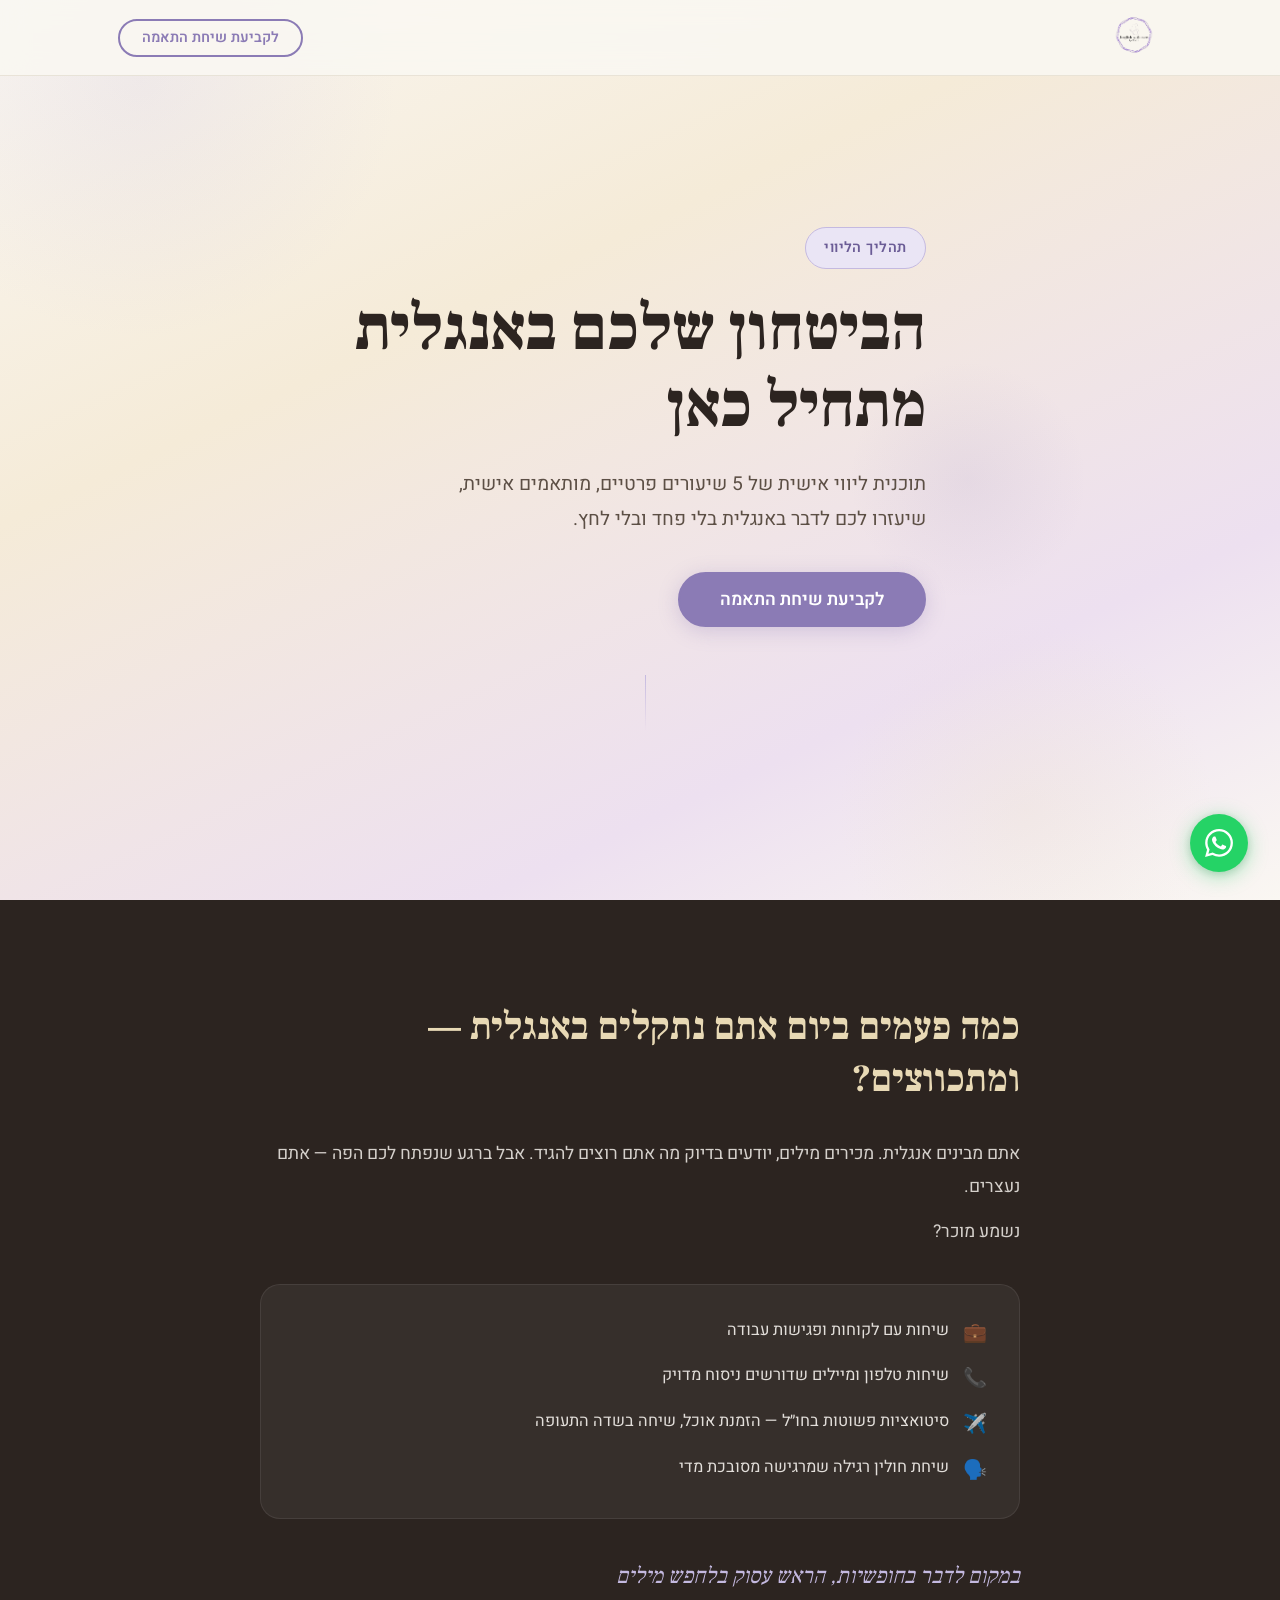
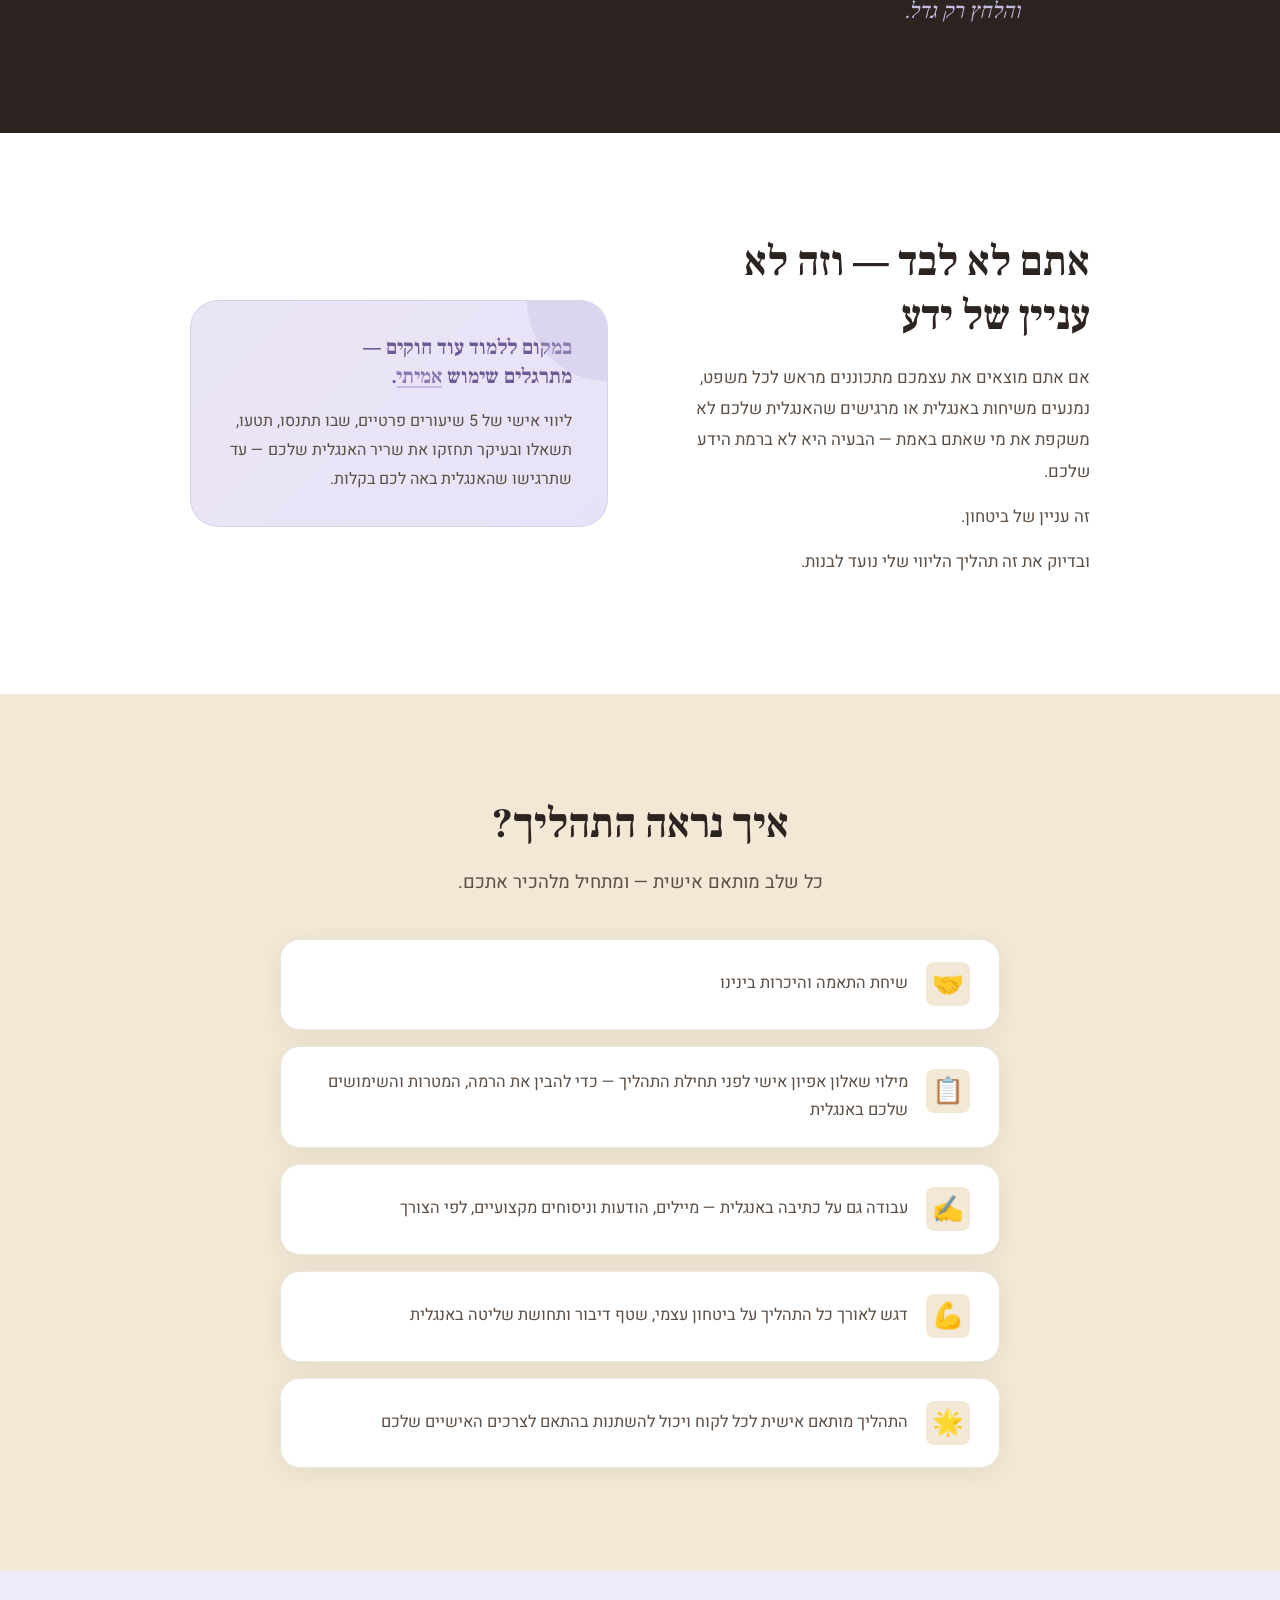
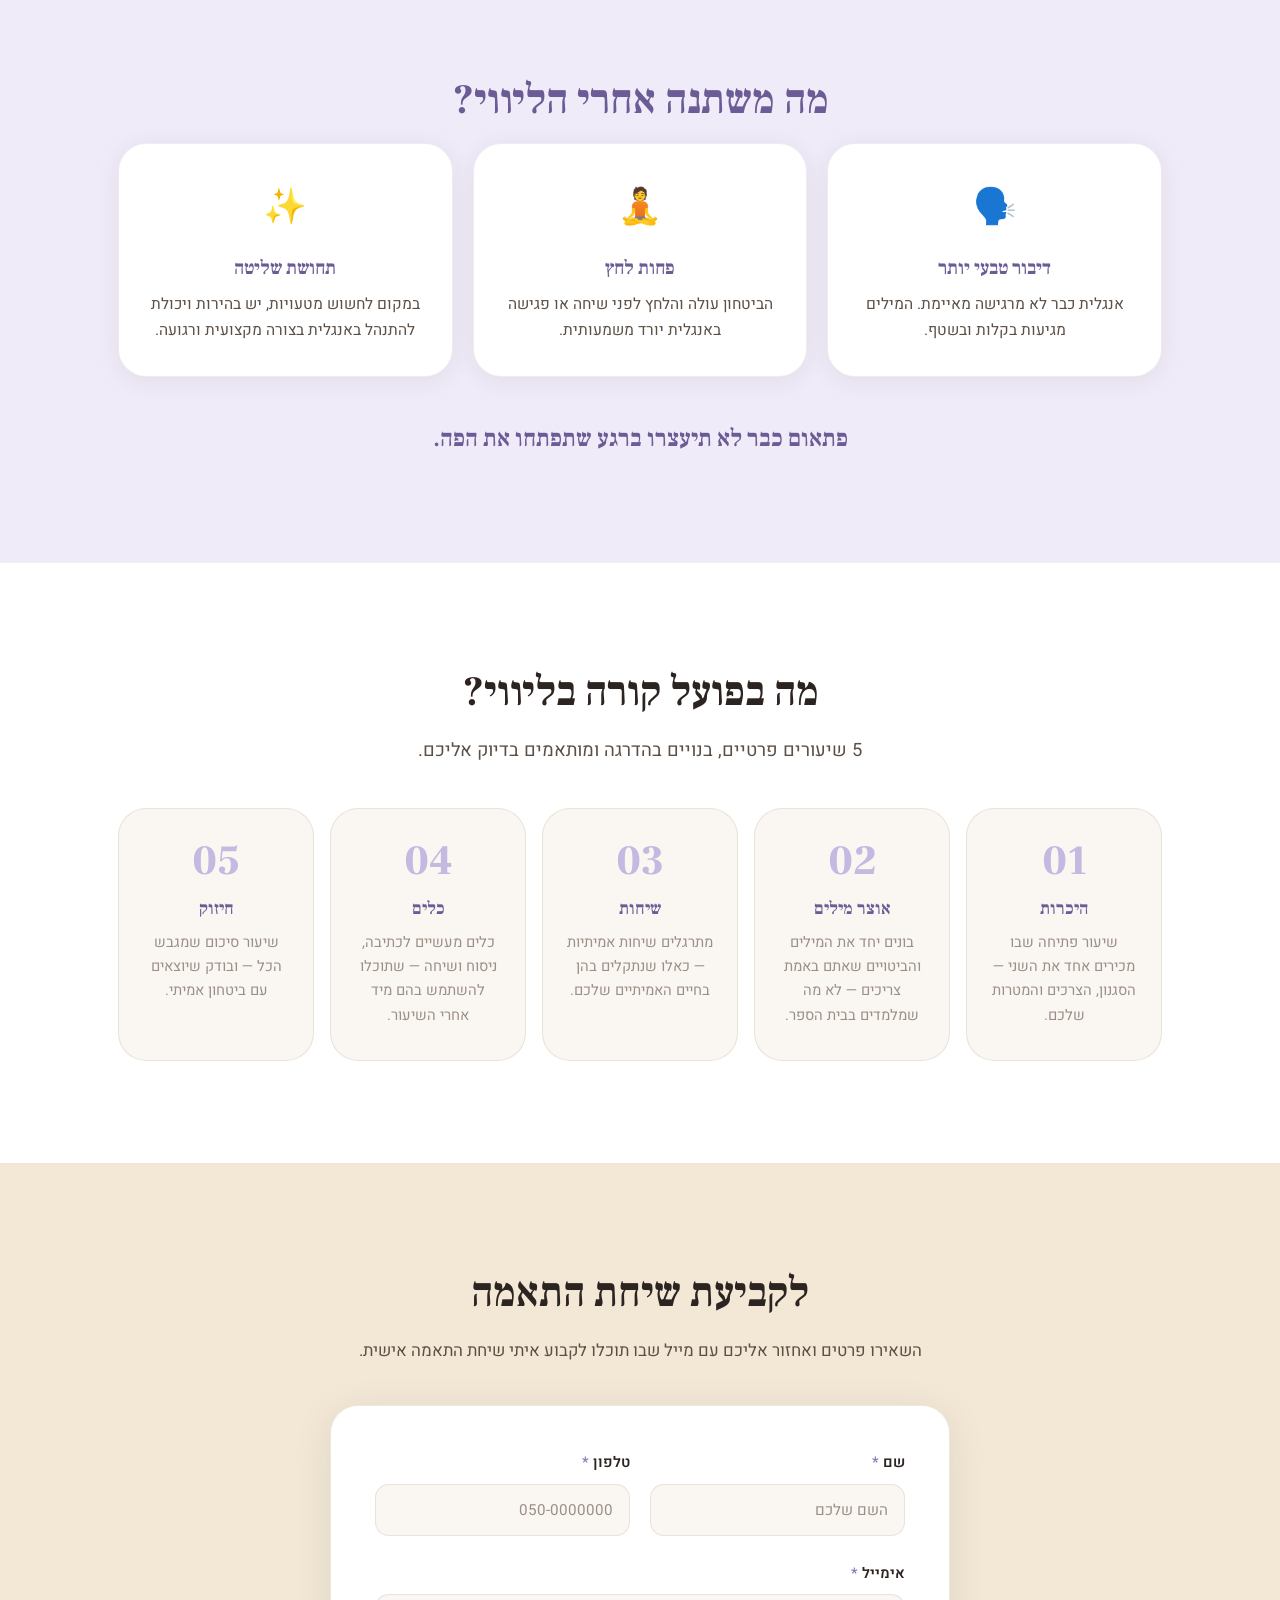
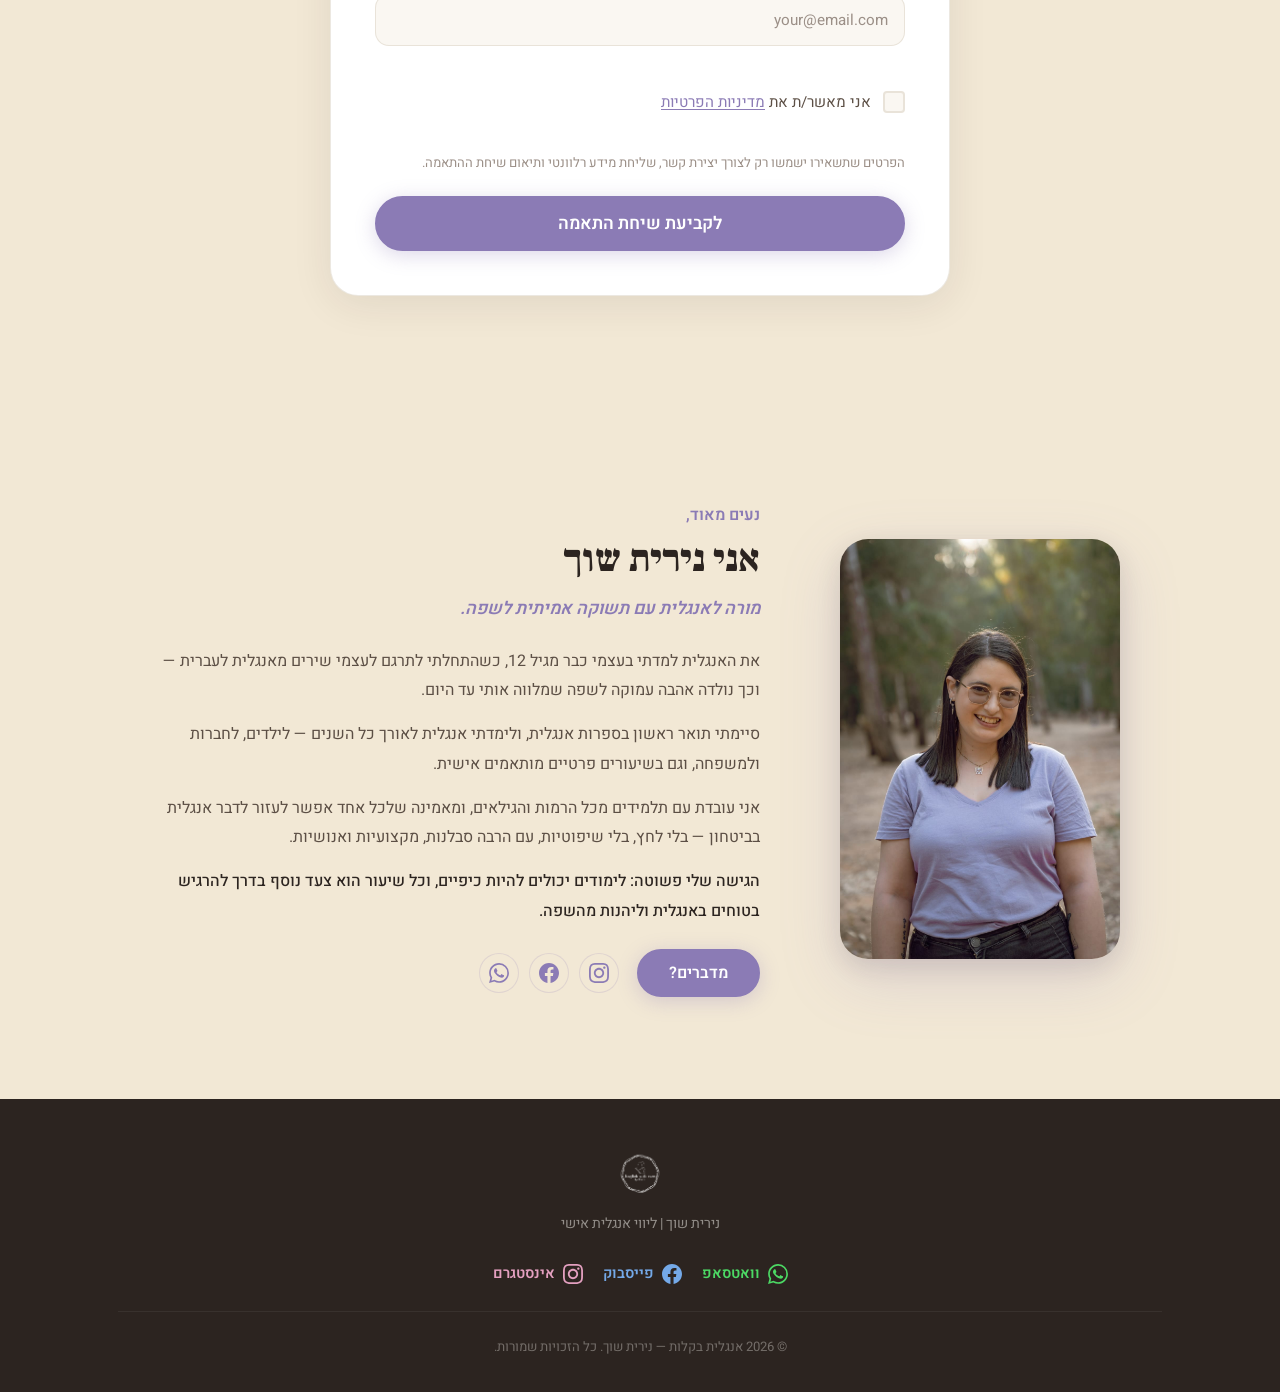
==== coaching/index.html @ af7e39d2 "Initial commit: unified Nirit Schuch site with landing page and 5 sub-pages" ====
<!DOCTYPE html>
<html lang="he" dir="rtl">
<head>
  <meta charset="UTF-8">
  <meta name="viewport" content="width=device-width, initial-scale=1.0">
  <meta name="description" content="תוכנית ליווי אישית של 5 שיעורים פרטיים באנגלית עם נירית שוך. תדברו אנגלית בביטחון, בלי פחד ובלי לחץ. השאירו פרטים לקביעת שיחת התאמה.">
  <title>אנגלית בקלות | נירית שוך — ליווי אנגלית אישי</title>

  <!-- Open Graph -->
  <meta property="og:title" content="אנגלית בקלות | נירית שוך">
  <meta property="og:description" content="תוכנית ליווי אישית של 5 שיעורים פרטיים. תדברו אנגלית בביטחון, בלי פחד ובלי לחץ.">
  <meta property="og:type" content="website">
  <meta property="og:locale" content="he_IL">

  <!-- Canonical -->
  <link rel="canonical" href="https://YOUR_DOMAIN_HERE.co.il">

  <!-- Google Fonts -->
  <link rel="preconnect" href="https://fonts.googleapis.com">
  <link rel="preconnect" href="https://fonts.gstatic.com" crossorigin>
  <link href="https://fonts.googleapis.com/css2?family=Heebo:wght@300;400;500;600;700;800&family=Frank+Ruhl+Libre:wght@400;500;700;900&display=swap" rel="stylesheet">

  <link rel="stylesheet" href="styles.css">
</head>
<body>

  <!-- ═══════════════════════════════════════════
       HEADER / NAV
  ═══════════════════════════════════════════ -->
  <header class="site-header" id="site-header" role="banner">
    <div class="container header-inner">
      <div class="header-logo">
        <a href="#hero" aria-label="אנגלית בקלות — חזרה לעמוד הראשי">
          <img
            src="logo.png"
            alt="English with ease by Nirit — אנגלית בקלות"
            class="header-logo-img"
            width="100"
            height="100"
          >
        </a>
      </div>
      <a href="#contact" class="btn btn-outline btn-sm header-cta">
        לקביעת שיחת התאמה
      </a>
    </div>
  </header>

  <main>

    <!-- ═══════════════════════════════════════════
         1. HERO
    ═══════════════════════════════════════════ -->
    <section id="hero" class="section-hero" aria-label="כותרת ראשית">
      <div class="hero-bg-shapes" aria-hidden="true">
        <div class="hero-shape hero-shape--1"></div>
        <div class="hero-shape hero-shape--2"></div>
        <div class="hero-shape hero-shape--3"></div>
      </div>

      <div class="container hero-content">
        <div class="hero-badge animate-fade-up">תהליך הליווי</div>
        <h1 class="hero-title animate-fade-up animate-delay-1">
          הביטחון שלכם באנגלית<br>מתחיל כאן
        </h1>
        <p class="hero-subtitle animate-fade-up animate-delay-2">
          תוכנית ליווי אישית של 5 שיעורים פרטיים, מותאמים אישית,<br class="br-desktop">
          שיעזרו לכם לדבר באנגלית בלי פחד ובלי לחץ.
        </p>
        <div class="hero-actions animate-fade-up animate-delay-3">
          <a href="#contact" class="btn btn-primary btn-lg">
            לקביעת שיחת התאמה
          </a>
        </div>
        <div class="hero-scroll-hint animate-fade-up animate-delay-4" aria-hidden="true">
          <span class="scroll-line"></span>
        </div>
      </div>
    </section>


    <!-- ═══════════════════════════════════════════
         2. PROBLEM
    ═══════════════════════════════════════════ -->
    <section id="problem" class="section-problem" aria-label="הבעיה">
      <div class="container">
        <div class="problem-content">
          <p class="problem-lead animate-on-scroll">
            כמה פעמים ביום אתם נתקלים באנגלית —<br>ומתכווצים?
          </p>

          <div class="problem-body animate-on-scroll animate-delay-1">
            <p>
              אתם מבינים אנגלית. מכירים מילים, יודעים בדיוק מה אתם רוצים להגיד.
              אבל ברגע שנפתח לכם הפה — אתם נעצרים.
            </p>
            <p>
              נשמע מוכר?
            </p>
          </div>

          <div class="problem-list animate-on-scroll animate-delay-2">
            <div class="problem-item">
              <span class="problem-icon" aria-hidden="true">💼</span>
              <span>שיחות עם לקוחות ופגישות עבודה</span>
            </div>
            <div class="problem-item">
              <span class="problem-icon" aria-hidden="true">📞</span>
              <span>שיחות טלפון ומיילים שדורשים ניסוח מדויק</span>
            </div>
            <div class="problem-item">
              <span class="problem-icon" aria-hidden="true">✈️</span>
              <span>סיטואציות פשוטות בחו״ל — הזמנת אוכל, שיחה בשדה התעופה</span>
            </div>
            <div class="problem-item">
              <span class="problem-icon" aria-hidden="true">🗣️</span>
              <span>שיחת חולין רגילה שמרגישה מסובכת מדי</span>
            </div>
          </div>

          <p class="problem-closer animate-on-scroll animate-delay-3">
            במקום לדבר בחופשיות, הראש עסוק בלחפש מילים<br>
            והלחץ רק גדל.
          </p>
        </div>
      </div>
    </section>


    <!-- ═══════════════════════════════════════════
         3. REASSURANCE
    ═══════════════════════════════════════════ -->
    <section id="reassurance" class="section-reassurance" aria-label="הבטחה">
      <div class="container">
        <div class="reassurance-inner">
          <div class="reassurance-text animate-on-scroll">
            <h2 class="section-title">אתם לא לבד — וזה לא עניין של ידע</h2>
            <p>
              אם אתם מוצאים את עצמכם מתכוננים מראש לכל משפט, נמנעים משיחות באנגלית
              או מרגישים שהאנגלית שלכם לא משקפת את מי שאתם באמת —
              הבעיה היא לא ברמת הידע שלכם.
            </p>
            <p>
              זה עניין של ביטחון.
            </p>
            <p>
              ובדיוק את זה תהליך הליווי שלי נועד לבנות.
            </p>
          </div>

          <div class="reassurance-callout animate-on-scroll animate-delay-1">
            <div class="callout-card">
              <p class="callout-headline">
                במקום ללמוד עוד חוקים —<br>מתרגלים שימוש <em>אמיתי</em>.
              </p>
              <p class="callout-body">
                ליווי אישי של 5 שיעורים פרטיים, שבו תתנסו, תטעו, תשאלו
                ובעיקר תחזקו את שריר האנגלית שלכם — עד שתרגישו שהאנגלית באה לכם בקלות.
              </p>
            </div>
          </div>
        </div>
      </div>
    </section>


    <!-- ═══════════════════════════════════════════
         4. PROCESS
    ═══════════════════════════════════════════ -->
    <section id="process" class="section-process" aria-label="איך נראה התהליך">
      <div class="container">
        <h2 class="section-title text-center animate-on-scroll">איך נראה התהליך?</h2>
        <p class="section-subtitle text-center animate-on-scroll animate-delay-1">
          כל שלב מותאם אישית — ומתחיל מלהכיר אתכם.
        </p>

        <div class="process-list">
          <div class="process-item animate-on-scroll">
            <div class="process-icon" aria-hidden="true">🤝</div>
            <p>שיחת התאמה והיכרות בינינו</p>
          </div>
          <div class="process-item animate-on-scroll animate-delay-1">
            <div class="process-icon" aria-hidden="true">📋</div>
            <p>מילוי שאלון אפיון אישי לפני תחילת התהליך — כדי להבין את הרמה, המטרות והשימושים שלכם באנגלית</p>
          </div>
          <div class="process-item animate-on-scroll animate-delay-2">
            <div class="process-icon" aria-hidden="true">✍️</div>
            <p>עבודה גם על כתיבה באנגלית — מיילים, הודעות וניסוחים מקצועיים, לפי הצורך</p>
          </div>
          <div class="process-item animate-on-scroll animate-delay-3">
            <div class="process-icon" aria-hidden="true">💪</div>
            <p>דגש לאורך כל התהליך על ביטחון עצמי, שטף דיבור ותחושת שליטה באנגלית</p>
          </div>
          <div class="process-item animate-on-scroll animate-delay-4">
            <div class="process-icon" aria-hidden="true">🌟</div>
            <p>התהליך מותאם אישית לכל לקוח ויכול להשתנות בהתאם לצרכים האישיים שלכם</p>
          </div>
        </div>
      </div>
    </section>


    <!-- ═══════════════════════════════════════════
         5. RESULTS
    ═══════════════════════════════════════════ -->
    <section id="results" class="section-results" aria-label="מה משתנה אחרי הליווי">
      <div class="container">
        <h2 class="section-title text-center animate-on-scroll">מה משתנה אחרי הליווי?</h2>

        <div class="results-grid">
          <div class="result-card animate-on-scroll">
            <div class="result-icon" aria-hidden="true">🗣️</div>
            <h3>דיבור טבעי יותר</h3>
            <p>אנגלית כבר לא מרגישה מאיימת. המילים מגיעות בקלות ובשטף.</p>
          </div>
          <div class="result-card animate-on-scroll animate-delay-1">
            <div class="result-icon" aria-hidden="true">🧘</div>
            <h3>פחות לחץ</h3>
            <p>הביטחון עולה והלחץ לפני שיחה או פגישה באנגלית יורד משמעותית.</p>
          </div>
          <div class="result-card animate-on-scroll animate-delay-2">
            <div class="result-icon" aria-hidden="true">✨</div>
            <h3>תחושת שליטה</h3>
            <p>במקום לחשוש מטעויות, יש בהירות ויכולת להתנהל באנגלית בצורה מקצועית ורגועה.</p>
          </div>
        </div>

        <p class="results-closer animate-on-scroll animate-delay-3">
          פתאום כבר לא תיעצרו ברגע שתפתחו את הפה.
        </p>
      </div>
    </section>


    <!-- ═══════════════════════════════════════════
         6. PROGRAM STEPS
    ═══════════════════════════════════════════ -->
    <section id="program" class="section-program" aria-label="מה בפועל קורה בליווי">
      <div class="container">
        <h2 class="section-title text-center animate-on-scroll">מה בפועל קורה בליווי?</h2>
        <p class="section-subtitle text-center animate-on-scroll animate-delay-1">
          5 שיעורים פרטיים, בנויים בהדרגה ומותאמים בדיוק אליכם.
        </p>

        <div class="steps-track" role="list">
          <div class="step-card animate-on-scroll" role="listitem">
            <div class="step-number" aria-hidden="true">01</div>
            <div class="step-content">
              <h3 class="step-title">היכרות</h3>
              <p class="step-desc">שיעור פתיחה שבו מכירים אחד את השני — הסגנון, הצרכים והמטרות שלכם.</p>
            </div>
          </div>

          <div class="step-card animate-on-scroll animate-delay-1" role="listitem">
            <div class="step-number" aria-hidden="true">02</div>
            <div class="step-content">
              <h3 class="step-title">אוצר מילים</h3>
              <p class="step-desc">בונים יחד את המילים והביטויים שאתם באמת צריכים — לא מה שמלמדים בבית הספר.</p>
            </div>
          </div>

          <div class="step-card animate-on-scroll animate-delay-2" role="listitem">
            <div class="step-number" aria-hidden="true">03</div>
            <div class="step-content">
              <h3 class="step-title">שיחות</h3>
              <p class="step-desc">מתרגלים שיחות אמיתיות — כאלו שנתקלים בהן בחיים האמיתיים שלכם.</p>
            </div>
          </div>

          <div class="step-card animate-on-scroll animate-delay-3" role="listitem">
            <div class="step-number" aria-hidden="true">04</div>
            <div class="step-content">
              <h3 class="step-title">כלים</h3>
              <p class="step-desc">כלים מעשיים לכתיבה, ניסוח ושיחה — שתוכלו להשתמש בהם מיד אחרי השיעור.</p>
            </div>
          </div>

          <div class="step-card animate-on-scroll animate-delay-4" role="listitem">
            <div class="step-number" aria-hidden="true">05</div>
            <div class="step-content">
              <h3 class="step-title">חיזוק</h3>
              <p class="step-desc">שיעור סיכום שמגבש הכל — ובודק שיוצאים עם ביטחון אמיתי.</p>
            </div>
          </div>
        </div>
      </div>
    </section>


    <!-- ═══════════════════════════════════════════
         7. LEAD FORM
    ═══════════════════════════════════════════ -->
    <section id="contact" class="section-contact" aria-label="השאירו פרטים">
      <div class="container">
        <div class="contact-inner">
          <div class="contact-header animate-on-scroll">
            <h2 class="section-title">לקביעת שיחת התאמה</h2>
            <p class="contact-subtitle">
              השאירו פרטים ואחזור אליכם עם מייל שבו תוכלו לקבוע איתי שיחת התאמה אישית.
            </p>
          </div>

          <!-- FORM -->
          <form
            id="contact-form"
            class="contact-form animate-on-scroll animate-delay-1"
            novalidate
            aria-label="טופס יצירת קשר"
          >
            <div class="form-row">
              <div class="form-group">
                <label for="name" class="form-label">שם <span class="required" aria-hidden="true">*</span></label>
                <input
                  type="text"
                  id="name"
                  name="name"
                  class="form-input"
                  placeholder="השם שלכם"
                  required
                  autocomplete="name"
                  aria-required="true"
                  aria-describedby="name-error"
                >
                <span class="form-error" id="name-error" role="alert" aria-live="polite"></span>
              </div>

              <div class="form-group">
                <label for="phone" class="form-label">טלפון <span class="required" aria-hidden="true">*</span></label>
                <input
                  type="tel"
                  id="phone"
                  name="phone"
                  class="form-input"
                  placeholder="050-0000000"
                  required
                  autocomplete="tel"
                  aria-required="true"
                  aria-describedby="phone-error"
                  dir="ltr"
                >
                <span class="form-error" id="phone-error" role="alert" aria-live="polite"></span>
              </div>
            </div>

            <div class="form-group">
              <label for="email" class="form-label">אימייל <span class="required" aria-hidden="true">*</span></label>
              <input
                type="email"
                id="email"
                name="email"
                class="form-input"
                placeholder="your@email.com"
                required
                autocomplete="email"
                aria-required="true"
                aria-describedby="email-error"
                dir="ltr"
              >
              <span class="form-error" id="email-error" role="alert" aria-live="polite"></span>
            </div>

            <div class="form-group form-group--checkbox">
              <label class="checkbox-label">
                <input
                  type="checkbox"
                  id="privacy"
                  name="privacy"
                  required
                  aria-required="true"
                  aria-describedby="privacy-error"
                >
                <span class="checkbox-custom" aria-hidden="true"></span>
                <span class="checkbox-text">
                  אני מאשר/ת את
                  <a href="#" class="privacy-link" id="open-privacy-modal">מדיניות הפרטיות</a>
                </span>
              </label>
              <span class="form-error" id="privacy-error" role="alert" aria-live="polite"></span>
            </div>

            <p class="privacy-note">
              הפרטים שתשאירו ישמשו רק לצורך יצירת קשר, שליחת מידע רלוונטי ותיאום שיחת ההתאמה.
            </p>

            <button type="submit" class="btn btn-primary btn-lg btn-full" id="submit-btn">
              <span class="btn-text">לקביעת שיחת התאמה</span>
              <span class="btn-loader" aria-hidden="true"></span>
            </button>
          </form>

          <!-- SUCCESS STATE -->
          <div class="form-success" id="form-success" hidden aria-live="polite" role="status">
            <div class="success-icon" aria-hidden="true">✓</div>
            <h3 class="success-title">תודה! קיבלנו את הפרטים שלכם 🙏</h3>
            <p class="success-text">
              שלחנו לכם מייל עם כפתור לתיאום שיחת ההתאמה האישית שלנו.
              בדקו את תיבת הדואר (וגם את תיקיית הספאם, ליתר ביטחון).
            </p>
            <p class="success-text">אפשר גם להגיע ישירות לוואטסאפ:</p>
            <a
              href="https://wa.me/972546904940"
              target="_blank"
              rel="noopener noreferrer"
              class="btn btn-whatsapp"
              id="whatsapp-success-btn"
            >
              <svg width="22" height="22" viewBox="0 0 24 24" fill="currentColor" aria-hidden="true">
                <path d="M17.472 14.382c-.297-.149-1.758-.867-2.03-.967-.273-.099-.471-.148-.67.15-.197.297-.767.966-.94 1.164-.173.199-.347.223-.644.075-.297-.15-1.255-.463-2.39-1.475-.883-.788-1.48-1.761-1.653-2.059-.173-.297-.018-.458.13-.606.134-.133.298-.347.446-.52.149-.174.198-.298.298-.497.099-.198.05-.371-.025-.52-.075-.149-.669-1.612-.916-2.207-.242-.579-.487-.5-.669-.51-.173-.008-.371-.01-.57-.01-.198 0-.52.074-.792.372-.272.297-1.04 1.016-1.04 2.479 0 1.462 1.065 2.875 1.213 3.074.149.198 2.096 3.2 5.077 4.487.709.306 1.262.489 1.694.625.712.227 1.36.195 1.871.118.571-.085 1.758-.719 2.006-1.413.248-.694.248-1.289.173-1.413-.074-.124-.272-.198-.57-.347m-5.421 7.403h-.004a9.87 9.87 0 01-5.031-1.378l-.361-.214-3.741.982.998-3.648-.235-.374a9.86 9.86 0 01-1.51-5.26c.001-5.45 4.436-9.884 9.888-9.884 2.64 0 5.122 1.03 6.988 2.898a9.825 9.825 0 012.893 6.994c-.003 5.45-4.437 9.884-9.885 9.884m8.413-18.297A11.815 11.815 0 0012.05 0C5.495 0 .16 5.335.157 11.892c0 2.096.547 4.142 1.588 5.945L.057 24l6.305-1.654a11.882 11.882 0 005.683 1.448h.005c6.554 0 11.89-5.335 11.893-11.893a11.821 11.821 0 00-3.48-8.413Z"/>
              </svg>
              לקביעת שיחת התאמה בוואטסאפ
            </a>
          </div>

        </div>
      </div>
    </section>


    <!-- ═══════════════════════════════════════════
         8. ABOUT NIRIT
    ═══════════════════════════════════════════ -->
    <section id="about" class="section-about" aria-label="על נירית שוך">
      <div class="container">
        <div class="about-inner">
          <div class="about-image-wrap animate-on-scroll">
            <img
              src="nirit.jpg"
              alt="נירית שוך — מורה לאנגלית פרטית"
              class="about-photo"
              loading="lazy"
              width="380"
              height="480"
            >
          </div>

          <div class="about-content animate-on-scroll animate-delay-1">
            <div class="about-badge">נעים מאוד,</div>
            <h2 class="about-title">אני נירית שוך</h2>
            <div class="about-tagline">מורה לאנגלית עם תשוקה אמיתית לשפה.</div>

            <div class="about-text">
              <p>
                את האנגלית למדתי בעצמי כבר מגיל 12, כשהתחלתי לתרגם לעצמי שירים מאנגלית לעברית —
                וכך נולדה אהבה עמוקה לשפה שמלווה אותי עד היום.
              </p>
              <p>
                סיימתי תואר ראשון בספרות אנגלית, ולימדתי אנגלית לאורך כל השנים — לילדים, לחברות ולמשפחה,
                וגם בשיעורים פרטיים מותאמים אישית.
              </p>
              <p>
                אני עובדת עם תלמידים מכל הרמות והגילאים, ומאמינה שלכל אחד אפשר לעזור לדבר אנגלית בביטחון —
                בלי לחץ, בלי שיפוטיות, עם הרבה סבלנות, מקצועיות ואנושיות.
              </p>
              <p class="about-closing">
                הגישה שלי פשוטה: לימודים יכולים להיות כיפיים,
                וכל שיעור הוא צעד נוסף בדרך להרגיש בטוחים באנגלית וליהנות מהשפה.
              </p>
            </div>

            <div class="about-actions">
              <a href="#contact" class="btn btn-primary">
                מדברים?
              </a>
              <div class="about-socials">
                <a href="https://www.instagram.com/nirit_shoch/" target="_blank" rel="noopener noreferrer" class="about-social-link" aria-label="אינסטגרם">
                  <svg width="20" height="20" viewBox="0 0 24 24" fill="currentColor" aria-hidden="true">
                    <path d="M12 2.163c3.204 0 3.584.012 4.85.07 3.252.148 4.771 1.691 4.919 4.919.058 1.265.069 1.645.069 4.849 0 3.205-.012 3.584-.069 4.849-.149 3.225-1.664 4.771-4.919 4.919-1.266.058-1.644.07-4.85.07-3.204 0-3.584-.012-4.849-.07-3.26-.149-4.771-1.699-4.919-4.92-.058-1.265-.07-1.644-.07-4.849 0-3.204.013-3.583.07-4.849.149-3.227 1.664-4.771 4.919-4.919 1.266-.057 1.645-.069 4.849-.069zm0-2.163c-3.259 0-3.667.014-4.947.072-4.358.2-6.78 2.618-6.98 6.98-.059 1.281-.073 1.689-.073 4.948 0 3.259.014 3.668.072 4.948.2 4.358 2.618 6.78 6.98 6.98 1.281.058 1.689.072 4.948.072 3.259 0 3.668-.014 4.948-.072 4.354-.2 6.782-2.618 6.979-6.98.059-1.28.073-1.689.073-4.948 0-3.259-.014-3.667-.072-4.947-.196-4.354-2.617-6.78-6.979-6.98-1.281-.059-1.69-.073-4.949-.073zm0 5.838c-3.403 0-6.162 2.759-6.162 6.162s2.759 6.163 6.162 6.163 6.162-2.759 6.162-6.163c0-3.403-2.759-6.162-6.162-6.162zm0 10.162c-2.209 0-4-1.79-4-4 0-2.209 1.791-4 4-4s4 1.791 4 4c0 2.21-1.791 4-4 4zm6.406-11.845c-.796 0-1.441.645-1.441 1.44s.645 1.44 1.441 1.44c.795 0 1.439-.645 1.439-1.44s-.644-1.44-1.439-1.44z"/>
                  </svg>
                </a>
                <a href="https://www.facebook.com/profile.php?id=61576575695878" target="_blank" rel="noopener noreferrer" class="about-social-link" aria-label="פייסבוק">
                  <svg width="20" height="20" viewBox="0 0 24 24" fill="currentColor" aria-hidden="true">
                    <path d="M24 12.073C24 5.405 18.627 0 12 0S0 5.405 0 12.073C0 18.1 4.388 23.094 10.125 24v-8.437H7.078v-3.49h3.047V9.41c0-3.025 1.792-4.697 4.533-4.697 1.312 0 2.686.236 2.686.236v2.97h-1.513c-1.491 0-1.956.93-1.956 1.886v2.267h3.328l-.532 3.49h-2.796V24C19.612 23.094 24 18.1 24 12.073z"/>
                  </svg>
                </a>
                <a href="https://wa.me/972546904940" target="_blank" rel="noopener noreferrer" class="about-social-link about-social-wa" aria-label="וואטסאפ">
                  <svg width="20" height="20" viewBox="0 0 24 24" fill="currentColor" aria-hidden="true">
                    <path d="M17.472 14.382c-.297-.149-1.758-.867-2.03-.967-.273-.099-.471-.148-.67.15-.197.297-.767.966-.94 1.164-.173.199-.347.223-.644.075-.297-.15-1.255-.463-2.39-1.475-.883-.788-1.48-1.761-1.653-2.059-.173-.297-.018-.458.13-.606.134-.133.298-.347.446-.52.149-.174.198-.298.298-.497.099-.198.05-.371-.025-.52-.075-.149-.669-1.612-.916-2.207-.242-.579-.487-.5-.669-.51-.173-.008-.371-.01-.57-.01-.198 0-.52.074-.792.372-.272.297-1.04 1.016-1.04 2.479 0 1.462 1.065 2.875 1.213 3.074.149.198 2.096 3.2 5.077 4.487.709.306 1.262.489 1.694.625.712.227 1.36.195 1.871.118.571-.085 1.758-.719 2.006-1.413.248-.694.248-1.289.173-1.413-.074-.124-.272-.198-.57-.347m-5.421 7.403h-.004a9.87 9.87 0 01-5.031-1.378l-.361-.214-3.741.982.998-3.648-.235-.374a9.86 9.86 0 01-1.51-5.26c.001-5.45 4.436-9.884 9.888-9.884 2.64 0 5.122 1.03 6.988 2.898a9.825 9.825 0 012.893 6.994c-.003 5.45-4.437 9.884-9.885 9.884m8.413-18.297A11.815 11.815 0 0012.05 0C5.495 0 .16 5.335.157 11.892c0 2.096.547 4.142 1.588 5.945L.057 24l6.305-1.654a11.882 11.882 0 005.683 1.448h.005c6.554 0 11.89-5.335 11.893-11.893a11.821 11.821 0 00-3.48-8.413Z"/>
                  </svg>
                </a>
              </div>
            </div>
          </div>
        </div>
      </div>
    </section>

  </main>


  <!-- ═══════════════════════════════════════════
       FOOTER
  ═══════════════════════════════════════════ -->
  <footer class="site-footer" role="contentinfo">
    <div class="container footer-inner">
      <div class="footer-brand">
        <img
          src="logo.png"
          alt="English with ease by Nirit"
          class="footer-logo-img"
          width="72"
          height="72"
          loading="lazy"
        >
        <span class="footer-tagline">נירית שוך | ליווי אנגלית אישי</span>
      </div>

      <div class="footer-links">

        <!-- WhatsApp -->
        <a
          href="https://wa.me/972546904940"
          target="_blank"
          rel="noopener noreferrer"
          class="footer-social footer-whatsapp"
          aria-label="פנו אלינו בוואטסאפ"
        >
          <svg width="20" height="20" viewBox="0 0 24 24" fill="currentColor" aria-hidden="true">
            <path d="M17.472 14.382c-.297-.149-1.758-.867-2.03-.967-.273-.099-.471-.148-.67.15-.197.297-.767.966-.94 1.164-.173.199-.347.223-.644.075-.297-.15-1.255-.463-2.39-1.475-.883-.788-1.48-1.761-1.653-2.059-.173-.297-.018-.458.13-.606.134-.133.298-.347.446-.52.149-.174.198-.298.298-.497.099-.198.05-.371-.025-.52-.075-.149-.669-1.612-.916-2.207-.242-.579-.487-.5-.669-.51-.173-.008-.371-.01-.57-.01-.198 0-.52.074-.792.372-.272.297-1.04 1.016-1.04 2.479 0 1.462 1.065 2.875 1.213 3.074.149.198 2.096 3.2 5.077 4.487.709.306 1.262.489 1.694.625.712.227 1.36.195 1.871.118.571-.085 1.758-.719 2.006-1.413.248-.694.248-1.289.173-1.413-.074-.124-.272-.198-.57-.347m-5.421 7.403h-.004a9.87 9.87 0 01-5.031-1.378l-.361-.214-3.741.982.998-3.648-.235-.374a9.86 9.86 0 01-1.51-5.26c.001-5.45 4.436-9.884 9.888-9.884 2.64 0 5.122 1.03 6.988 2.898a9.825 9.825 0 012.893 6.994c-.003 5.45-4.437 9.884-9.885 9.884m8.413-18.297A11.815 11.815 0 0012.05 0C5.495 0 .16 5.335.157 11.892c0 2.096.547 4.142 1.588 5.945L.057 24l6.305-1.654a11.882 11.882 0 005.683 1.448h.005c6.554 0 11.89-5.335 11.893-11.893a11.821 11.821 0 00-3.48-8.413Z"/>
          </svg>
          וואטסאפ
        </a>

        <!-- Facebook -->
        <a
          href="https://www.facebook.com/profile.php?id=61576575695878"
          target="_blank"
          rel="noopener noreferrer"
          class="footer-social footer-facebook"
          aria-label="עמוד הפייסבוק של אנגלית בקלות"
        >
          <svg width="20" height="20" viewBox="0 0 24 24" fill="currentColor" aria-hidden="true">
            <path d="M24 12.073C24 5.405 18.627 0 12 0S0 5.405 0 12.073C0 18.1 4.388 23.094 10.125 24v-8.437H7.078v-3.49h3.047V9.41c0-3.025 1.792-4.697 4.533-4.697 1.312 0 2.686.236 2.686.236v2.97h-1.513c-1.491 0-1.956.93-1.956 1.886v2.267h3.328l-.532 3.49h-2.796V24C19.612 23.094 24 18.1 24 12.073z"/>
          </svg>
          פייסבוק
        </a>

        <!-- Instagram -->
        <a
          href="https://www.instagram.com/nirit_shoch/"
          target="_blank"
          rel="noopener noreferrer"
          class="footer-social footer-instagram"
          aria-label="עמוד האינסטגרם של נירית שוך"
        >
          <svg width="20" height="20" viewBox="0 0 24 24" fill="currentColor" aria-hidden="true">
            <path d="M12 2.163c3.204 0 3.584.012 4.85.07 3.252.148 4.771 1.691 4.919 4.919.058 1.265.069 1.645.069 4.849 0 3.205-.012 3.584-.069 4.849-.149 3.225-1.664 4.771-4.919 4.919-1.266.058-1.644.07-4.85.07-3.204 0-3.584-.012-4.849-.07-3.26-.149-4.771-1.699-4.919-4.92-.058-1.265-.07-1.644-.07-4.849 0-3.204.013-3.583.07-4.849.149-3.227 1.664-4.771 4.919-4.919 1.266-.057 1.645-.069 4.849-.069zm0-2.163c-3.259 0-3.667.014-4.947.072-4.358.2-6.78 2.618-6.98 6.98-.059 1.281-.073 1.689-.073 4.948 0 3.259.014 3.668.072 4.948.2 4.358 2.618 6.78 6.98 6.98 1.281.058 1.689.072 4.948.072 3.259 0 3.668-.014 4.948-.072 4.354-.2 6.782-2.618 6.979-6.98.059-1.28.073-1.689.073-4.948 0-3.259-.014-3.667-.072-4.947-.196-4.354-2.617-6.78-6.979-6.98-1.281-.059-1.69-.073-4.949-.073zm0 5.838c-3.403 0-6.162 2.759-6.162 6.162s2.759 6.163 6.162 6.163 6.162-2.759 6.162-6.163c0-3.403-2.759-6.162-6.162-6.162zm0 10.162c-2.209 0-4-1.79-4-4 0-2.209 1.791-4 4-4s4 1.791 4 4c0 2.21-1.791 4-4 4zm6.406-11.845c-.796 0-1.441.645-1.441 1.44s.645 1.44 1.441 1.44c.795 0 1.439-.645 1.439-1.44s-.644-1.44-1.439-1.44z"/>
          </svg>
          אינסטגרם
        </a>

      </div>

      <p class="footer-copy">
        &copy; <span id="footer-year"></span> אנגלית בקלות — נירית שוך. כל הזכויות שמורות.
      </p>
    </div>
  </footer>


  <!-- ═══════════════════════════════════════════
       FLOATING WHATSAPP BUTTON
  ═══════════════════════════════════════════ -->
  <a
    href="https://wa.me/972546904940"
    target="_blank"
    rel="noopener noreferrer"
    class="whatsapp-float"
    aria-label="פנו אלינו בוואטסאפ"
    id="whatsapp-float"
    title="צרו קשר בוואטסאפ"
  >
    <svg width="28" height="28" viewBox="0 0 24 24" fill="currentColor" aria-hidden="true">
      <path d="M17.472 14.382c-.297-.149-1.758-.867-2.03-.967-.273-.099-.471-.148-.67.15-.197.297-.767.966-.94 1.164-.173.199-.347.223-.644.075-.297-.15-1.255-.463-2.39-1.475-.883-.788-1.48-1.761-1.653-2.059-.173-.297-.018-.458.13-.606.134-.133.298-.347.446-.52.149-.174.198-.298.298-.497.099-.198.05-.371-.025-.52-.075-.149-.669-1.612-.916-2.207-.242-.579-.487-.5-.669-.51-.173-.008-.371-.01-.57-.01-.198 0-.52.074-.792.372-.272.297-1.04 1.016-1.04 2.479 0 1.462 1.065 2.875 1.213 3.074.149.198 2.096 3.2 5.077 4.487.709.306 1.262.489 1.694.625.712.227 1.36.195 1.871.118.571-.085 1.758-.719 2.006-1.413.248-.694.248-1.289.173-1.413-.074-.124-.272-.198-.57-.347m-5.421 7.403h-.004a9.87 9.87 0 01-5.031-1.378l-.361-.214-3.741.982.998-3.648-.235-.374a9.86 9.86 0 01-1.51-5.26c.001-5.45 4.436-9.884 9.888-9.884 2.64 0 5.122 1.03 6.988 2.898a9.825 9.825 0 012.893 6.994c-.003 5.45-4.437 9.884-9.885 9.884m8.413-18.297A11.815 11.815 0 0012.05 0C5.495 0 .16 5.335.157 11.892c0 2.096.547 4.142 1.588 5.945L.057 24l6.305-1.654a11.882 11.882 0 005.683 1.448h.005c6.554 0 11.89-5.335 11.893-11.893a11.821 11.821 0 00-3.48-8.413Z"/>
    </svg>
  </a>

  <!-- ═══════════════════════════════════════════
       PRIVACY POLICY MODAL
  ═══════════════════════════════════════════ -->
  <div
    class="modal-overlay"
    id="privacy-modal"
    role="dialog"
    aria-modal="true"
    aria-labelledby="privacy-modal-title"
    hidden
  >
    <div class="modal-box">
      <button class="modal-close" id="modal-close-btn" aria-label="סגור חלון">
        <svg width="20" height="20" viewBox="0 0 24 24" fill="none" stroke="currentColor" stroke-width="2.5" stroke-linecap="round" aria-hidden="true">
          <line x1="18" y1="6" x2="6" y2="18"/>
          <line x1="6" y1="6" x2="18" y2="18"/>
        </svg>
      </button>

      <div class="modal-content" tabindex="0">
        <h2 id="privacy-modal-title" class="modal-title">מדיניות פרטיות</h2>
        <p class="modal-brand">אנגלית בקלות</p>

        <p>מדיניות פרטיות זו מתארת כיצד נאסף, נשמר ונעשה שימוש במידע הנמסר על-ידי משתמשים באתרי ודפי הנחיתה של ״אנגלית בקלות״, עוסק פטור.</p>

        <h3>איסוף מידע</h3>
        <p>בעת הרשמה לדפי הנחיתה, ייתכן ותתבקשו למסור פרטים אישיים כגון:</p>
        <ul>
          <li>שם פרטי</li>
          <li>שם משפחה</li>
          <li>כתובת דוא״ל</li>
          <li>מספר טלפון</li>
        </ul>
        <p>מסירת הפרטים נעשית מרצונכם החופשי ובהסכמתכם.</p>

        <h3>שימוש במידע</h3>
        <p>המידע הנאסף משמש למטרות הבאות:</p>
        <ul>
          <li>שליחת תכנים, עדכונים ומידע הקשור לקורסים ולמוצרים</li>
          <li>ניהול רשימת תפוצה ודיוור שיווקי</li>
          <li>מתן שירות לקוחות ותמיכה</li>
          <li>יצירת קשר בנוגע להצעות, עדכונים ומידע עתידי</li>
        </ul>
        <p>ההרשמה מהווה הסכמה לקבלת דיוור, וניתן להסיר את עצמכם בכל עת.</p>

        <h3>דיוור והסרה</h3>
        <p>דברי הדואר הנשלחים כוללים אפשרות להסרה מרשימת התפוצה. ניתן גם לפנות בכל עת בבקשה להסרה באמצעות המייל:</p>
        <p><a href="mailto:english.with.ease13@gmail.com" class="modal-link">english.with.ease13@gmail.com</a></p>

        <h3>שמירת מידע ושימוש בצדדים שלישיים</h3>
        <p>המידע נשמר ומנוהל באמצעות מערכות חיצוניות מאובטחות, לרבות:</p>
        <ul>
          <li>קארדקום – לצורך סליקת תשלומים (בעת רכישה)</li>
        </ul>
        <p>לא נעשה כל שימוש במידע מעבר למטרות שצוינו לעיל.</p>

        <h3>העברת מידע</h3>
        <p>המידע האישי אינו נמכר, אינו מושכר ואינו מועבר לגורמים חיצוניים למטרות שיווקיות.</p>

        <h3>קהל יעד וקטינים</h3>
        <p>דפי הנחיתה והשירותים מיועדים לקהל הרחב. בהרשמת קטינים, האחריות למסירת הפרטים היא על ההורה או האפוטרופוס.</p>

        <h3>אבטחת מידע</h3>
        <p>העסק נוקט באמצעים סבירים ומקובלים לשמירה על סודיות המידע ומניעת גישה בלתי מורשית.</p>

        <h3>יצירת קשר</h3>
        <p>לכל שאלה או בקשה בנוגע למדיניות פרטיות זו, ניתן לפנות לכתובת המייל:</p>
        <p><a href="mailto:english.with.ease13@gmail.com" class="modal-link">english.with.ease13@gmail.com</a></p>
      </div>

      <div class="modal-footer">
        <button class="btn btn-primary" id="modal-close-bottom">הבנתי, סגור</button>
      </div>
    </div>
  </div>

  <script src="script.js"></script>
</body>
</html>
---- coaching/styles.css ----
/* ═══════════════════════════════════════════════════════
   DESIGN TOKENS
═══════════════════════════════════════════════════════ */
:root {
  /* Backgrounds */
  --bg-main:        #FAF7F2;
  --bg-beige:       #F2E8D5;
  --bg-sand:        #E8D9B5;
  --bg-dark:        #2C2420;
  --bg-purple-soft: #F0EBF8;
  --bg-white:       #FFFFFF;

  /* Brand colours */
  --purple:         #8B7BB5;
  --purple-dark:    #6B5C96;
  --purple-light:   #C4B9E0;
  --purple-pale:    #EAE5F5;

  /* Text */
  --text-dark:      #2C2420;
  --text-medium:    #5C4F45;
  --text-light:     #9B8F87;
  --text-cream:     #FAF7F2;
  --text-sand:      #C8A96E;

  /* Utility */
  --white:          #FFFFFF;
  --border:         rgba(139, 123, 181, 0.18);
  --border-light:   rgba(200, 188, 168, 0.35);
  --shadow-soft:    0 4px 24px rgba(44, 36, 32, 0.07);
  --shadow-card:    0 8px 40px rgba(44, 36, 32, 0.09);
  --shadow-purple:  0 8px 32px rgba(139, 123, 181, 0.22);

  /* Radii */
  --radius-xl: 28px;
  --radius-lg: 20px;
  --radius-md: 14px;
  --radius-sm: 8px;
  --radius-xs: 4px;

  /* Typography */
  --font-display: 'Frank Ruhl Libre', Georgia, serif;
  --font-body:    'Heebo', 'Arial Hebrew', Arial, sans-serif;

  /* Transitions */
  --transition: 0.3s ease;
  --transition-slow: 0.6s cubic-bezier(0.22, 1, 0.36, 1);

  /* Layout */
  --container-max: 1140px;
  --section-v: clamp(64px, 8vw, 110px);
  --header-h: 76px;
}

/* ═══════════════════════════════════════════════════════
   RESET & BASE
═══════════════════════════════════════════════════════ */
*, *::before, *::after {
  box-sizing: border-box;
  margin: 0;
  padding: 0;
}

html {
  scroll-behavior: smooth;
  font-size: 16px;
}

body {
  font-family: var(--font-body);
  background-color: var(--bg-main);
  color: var(--text-dark);
  line-height: 1.8;
  direction: rtl;
  text-align: right;
  -webkit-font-smoothing: antialiased;
  overflow-x: hidden;
}

img {
  display: block;
  max-width: 100%;
  height: auto;
}

a {
  color: inherit;
  text-decoration: none;
}

ul, ol {
  list-style: none;
}

button {
  cursor: pointer;
  font-family: inherit;
}

/* ═══════════════════════════════════════════════════════
   TYPOGRAPHY
═══════════════════════════════════════════════════════ */
h1, h2, h3, h4 {
  font-family: var(--font-display);
  line-height: 1.3;
  color: var(--text-dark);
}

.section-title {
  font-size: clamp(1.8rem, 3.5vw, 2.6rem);
  font-weight: 700;
  margin-bottom: 1rem;
  color: var(--text-dark);
}

.section-subtitle {
  font-size: clamp(1rem, 1.5vw, 1.15rem);
  color: var(--text-medium);
  line-height: 1.75;
  margin-bottom: 2.5rem;
}

.text-center {
  text-align: center;
}

/* ═══════════════════════════════════════════════════════
   LAYOUT
═══════════════════════════════════════════════════════ */
.container {
  max-width: var(--container-max);
  margin: 0 auto;
  padding: 0 clamp(20px, 4vw, 48px);
}

/* ═══════════════════════════════════════════════════════
   BUTTONS
═══════════════════════════════════════════════════════ */
.btn {
  display: inline-flex;
  align-items: center;
  justify-content: center;
  gap: 8px;
  font-family: var(--font-body);
  font-weight: 600;
  font-size: 1rem;
  line-height: 1;
  border-radius: 50px;
  border: 2px solid transparent;
  padding: 14px 30px;
  transition: all var(--transition);
  cursor: pointer;
  text-decoration: none;
  white-space: nowrap;
}

.btn-primary {
  background: var(--purple);
  color: var(--white);
  border-color: var(--purple);
  box-shadow: 0 4px 20px rgba(139, 123, 181, 0.3);
}
.btn-primary:hover {
  background: var(--purple-dark);
  border-color: var(--purple-dark);
  box-shadow: 0 6px 28px rgba(139, 123, 181, 0.4);
  transform: translateY(-2px);
}

.btn-outline {
  background: transparent;
  color: var(--purple);
  border-color: var(--purple);
}
.btn-outline:hover {
  background: var(--purple);
  color: var(--white);
  transform: translateY(-1px);
}

.btn-lg {
  font-size: 1.1rem;
  padding: 17px 40px;
}

.btn-sm {
  font-size: 0.9rem;
  padding: 10px 22px;
}

.btn-full {
  width: 100%;
}

.btn-whatsapp {
  display: inline-flex;
  align-items: center;
  gap: 10px;
  background: #25D366;
  color: var(--white);
  border: none;
  border-radius: 50px;
  font-family: var(--font-body);
  font-size: 1.05rem;
  font-weight: 600;
  padding: 15px 32px;
  text-decoration: none;
  transition: all var(--transition);
  box-shadow: 0 4px 20px rgba(37, 211, 102, 0.3);
  cursor: pointer;
}
.btn-whatsapp:hover {
  background: #1da851;
  transform: translateY(-2px);
  box-shadow: 0 6px 28px rgba(37, 211, 102, 0.4);
}

/* Submit button loading state */
.btn-loader {
  display: none;
  width: 20px;
  height: 20px;
  border: 2px solid rgba(255,255,255,0.4);
  border-top-color: white;
  border-radius: 50%;
}

.btn--loading .btn-text {
  opacity: 0.7;
}

.btn--loading .btn-loader {
  display: block;
  animation: spin 0.7s linear infinite;
}

@keyframes spin {
  to { transform: rotate(360deg); }
}

/* ═══════════════════════════════════════════════════════
   HEADER
═══════════════════════════════════════════════════════ */
.site-header {
  position: fixed;
  top: 0;
  right: 0;
  left: 0;
  z-index: 100;
  height: var(--header-h);
  background: rgba(250, 247, 242, 0.88);
  backdrop-filter: blur(14px);
  -webkit-backdrop-filter: blur(14px);
  border-bottom: 1px solid var(--border-light);
  transition: box-shadow var(--transition);
}

.site-header.scrolled {
  box-shadow: 0 2px 20px rgba(44, 36, 32, 0.08);
}

.header-inner {
  display: flex;
  align-items: center;
  justify-content: space-between;
  height: var(--header-h);
}

.header-logo {
  display: flex;
  flex-direction: column;
  gap: 1px;
}

.logo-text {
  font-family: var(--font-display);
  font-size: 1.25rem;
  font-weight: 700;
  color: var(--text-dark);
  line-height: 1.2;
}

.logo-sub {
  font-size: 0.78rem;
  color: var(--text-light);
  font-weight: 400;
}

/* Logo image — header */
.header-logo a {
  display: flex;
  align-items: center;
}

.header-logo-img {
  height: 56px;
  width: auto;
  object-fit: contain;
  /* The logo has a white bg — mix-blend-mode makes it blend
     cleanly on the warm cream header */
  mix-blend-mode: multiply;
  transition: opacity var(--transition);
}

.header-logo-img:hover {
  opacity: 0.82;
}

/* Logo image — footer */
.footer-logo-img {
  height: 60px;
  width: auto;
  object-fit: contain;
  /* Invert to show on dark footer background */
  filter: brightness(0) invert(1);
  opacity: 0.85;
}

/* ═══════════════════════════════════════════════════════
   HERO SECTION
═══════════════════════════════════════════════════════ */
.section-hero {
  position: relative;
  min-height: 100svh;
  display: flex;
  align-items: center;
  padding: var(--header-h) 0 0;
  overflow: hidden;
  background: linear-gradient(
    155deg,
    #FAF7F2 0%,
    #F5EBD8 35%,
    #EDE0F0 75%,
    #FAF7F2 100%
  );
}

/* Decorative floating shapes */
.hero-bg-shapes {
  position: absolute;
  inset: 0;
  pointer-events: none;
  overflow: hidden;
}

.hero-shape {
  position: absolute;
  border-radius: 50%;
  opacity: 0.18;
  animation: float 8s ease-in-out infinite;
}

.hero-shape--1 {
  width: 520px;
  height: 520px;
  background: radial-gradient(circle, var(--purple-light), transparent 70%);
  top: -180px;
  left: -120px;
  animation-duration: 9s;
}

.hero-shape--2 {
  width: 380px;
  height: 380px;
  background: radial-gradient(circle, var(--bg-sand), transparent 70%);
  bottom: -100px;
  right: 5%;
  animation-duration: 11s;
  animation-delay: -3s;
}

.hero-shape--3 {
  width: 240px;
  height: 240px;
  background: radial-gradient(circle, var(--purple), transparent 70%);
  top: 40%;
  right: 15%;
  animation-duration: 7s;
  animation-delay: -5s;
  opacity: 0.1;
}

@keyframes float {
  0%, 100% { transform: translateY(0) scale(1); }
  50% { transform: translateY(-28px) scale(1.03); }
}

.hero-content {
  position: relative;
  z-index: 1;
  display: flex;
  flex-direction: column;
  align-items: flex-start;
  padding-top: clamp(40px, 6vh, 80px);
  padding-bottom: clamp(60px, 8vh, 100px);
  max-width: 720px;
}

.hero-badge {
  display: inline-block;
  background: var(--purple-pale);
  color: var(--purple-dark);
  border: 1px solid var(--purple-light);
  border-radius: 50px;
  font-size: 0.9rem;
  font-weight: 600;
  padding: 7px 18px;
  margin-bottom: 1.4rem;
  letter-spacing: 0.03em;
}

.hero-title {
  font-size: clamp(2.4rem, 5.5vw, 4rem);
  font-weight: 900;
  line-height: 1.2;
  color: var(--text-dark);
  margin-bottom: 1.4rem;
}

.hero-subtitle {
  font-size: clamp(1.05rem, 1.8vw, 1.2rem);
  color: var(--text-medium);
  line-height: 1.8;
  margin-bottom: 2.2rem;
  max-width: 560px;
}

.hero-actions {
  display: flex;
  flex-wrap: wrap;
  gap: 14px;
  align-items: center;
}

.br-desktop { display: none; }
@media (min-width: 640px) { .br-desktop { display: block; } }

.hero-scroll-hint {
  margin-top: 3rem;
  display: flex;
  justify-content: center;
  width: 100%;
  max-width: 560px;
}

.scroll-line {
  display: block;
  width: 1px;
  height: 56px;
  background: linear-gradient(to bottom, var(--purple-light), transparent);
  animation: scrollFade 2.5s ease-in-out infinite;
}

@keyframes scrollFade {
  0%, 100% { opacity: 0.5; transform: scaleY(1); }
  50% { opacity: 1; transform: scaleY(0.7) translateY(10px); }
}

/* ═══════════════════════════════════════════════════════
   PROBLEM SECTION
═══════════════════════════════════════════════════════ */
.section-problem {
  background: var(--bg-dark);
  color: var(--text-cream);
  padding: var(--section-v) 0;
}

.problem-content {
  max-width: 760px;
  margin: 0 auto;
}

.problem-lead {
  font-family: var(--font-display);
  font-size: clamp(1.6rem, 3.5vw, 2.4rem);
  font-weight: 700;
  color: var(--bg-sand);
  line-height: 1.35;
  margin-bottom: 2rem;
}

.problem-body {
  margin-bottom: 2.2rem;
}

.problem-body p {
  font-size: 1.1rem;
  color: rgba(250, 247, 242, 0.82);
  margin-bottom: 0.8rem;
  line-height: 1.85;
}

.problem-list {
  display: flex;
  flex-direction: column;
  gap: 14px;
  margin-bottom: 2.5rem;
  padding: 2rem;
  background: rgba(255,255,255,0.05);
  border: 1px solid rgba(255,255,255,0.08);
  border-radius: var(--radius-lg);
}

.problem-item {
  display: flex;
  align-items: flex-start;
  gap: 14px;
  font-size: 1.02rem;
  color: rgba(250, 247, 242, 0.88);
  line-height: 1.6;
}

.problem-icon {
  font-size: 1.2rem;
  flex-shrink: 0;
  margin-top: 1px;
}

.problem-closer {
  font-family: var(--font-display);
  font-size: clamp(1.15rem, 2.2vw, 1.4rem);
  color: var(--purple-light);
  line-height: 1.6;
  font-style: italic;
}

/* ═══════════════════════════════════════════════════════
   REASSURANCE SECTION
═══════════════════════════════════════════════════════ */
.section-reassurance {
  background: var(--bg-white);
  padding: var(--section-v) 0;
}

.reassurance-inner {
  display: grid;
  grid-template-columns: 1fr;
  gap: 2.5rem;
  max-width: 900px;
  margin: 0 auto;
}

@media (min-width: 768px) {
  .reassurance-inner {
    grid-template-columns: 1fr 1fr;
    align-items: center;
    gap: 4rem;
  }
}

.reassurance-text .section-title {
  margin-bottom: 1.2rem;
}

.reassurance-text p {
  font-size: 1.05rem;
  color: var(--text-medium);
  margin-bottom: 0.9rem;
  line-height: 1.85;
}

.callout-card {
  background: linear-gradient(135deg, var(--purple-pale) 0%, #e8e2f8 100%);
  border: 1px solid var(--border);
  border-radius: var(--radius-xl);
  padding: 2rem 2.2rem;
  position: relative;
  overflow: hidden;
}

.callout-card::before {
  content: '';
  position: absolute;
  top: 0;
  right: 0;
  width: 80px;
  height: 80px;
  background: var(--purple-light);
  border-radius: 0 var(--radius-xl) 0 100%;
  opacity: 0.35;
}

.callout-headline {
  font-family: var(--font-display);
  font-size: 1.3rem;
  font-weight: 700;
  color: var(--purple-dark);
  line-height: 1.4;
  margin-bottom: 1rem;
}

.callout-headline em {
  font-style: normal;
  color: var(--purple);
  text-decoration: underline;
  text-decoration-color: var(--purple-light);
  text-underline-offset: 3px;
}

.callout-body {
  font-size: 1rem;
  color: var(--text-medium);
  line-height: 1.8;
}

/* ═══════════════════════════════════════════════════════
   PROCESS SECTION
═══════════════════════════════════════════════════════ */
.section-process {
  background: var(--bg-beige);
  padding: var(--section-v) 0;
}

.process-list {
  display: flex;
  flex-direction: column;
  gap: 16px;
  max-width: 720px;
  margin: 0 auto;
}

.process-item {
  display: flex;
  align-items: flex-start;
  gap: 18px;
  background: var(--white);
  border: 1px solid var(--border-light);
  border-radius: var(--radius-lg);
  padding: 1.4rem 1.8rem;
  box-shadow: var(--shadow-soft);
  transition: transform var(--transition), box-shadow var(--transition);
}

.process-item:hover {
  transform: translateY(-3px);
  box-shadow: var(--shadow-card);
}

.process-icon {
  font-size: 1.6rem;
  flex-shrink: 0;
  width: 44px;
  height: 44px;
  background: var(--bg-beige);
  border-radius: var(--radius-sm);
  display: flex;
  align-items: center;
  justify-content: center;
}

.process-item p {
  font-size: 1.02rem;
  color: var(--text-medium);
  line-height: 1.7;
  margin: auto 0;
}

/* ═══════════════════════════════════════════════════════
   RESULTS SECTION
═══════════════════════════════════════════════════════ */
.section-results {
  background: var(--bg-purple-soft);
  padding: var(--section-v) 0;
}

.section-results .section-title {
  color: var(--purple-dark);
}

.results-grid {
  display: grid;
  grid-template-columns: 1fr;
  gap: 20px;
  margin-bottom: 2.5rem;
}

@media (min-width: 640px) {
  .results-grid {
    grid-template-columns: repeat(3, 1fr);
  }
}

.result-card {
  background: var(--white);
  border: 1px solid rgba(139, 123, 181, 0.15);
  border-radius: var(--radius-xl);
  padding: 2rem 1.8rem;
  text-align: center;
  box-shadow: var(--shadow-soft);
  transition: transform var(--transition), box-shadow var(--transition);
}

.result-card:hover {
  transform: translateY(-4px);
  box-shadow: var(--shadow-purple);
}

.result-icon {
  font-size: 2.2rem;
  margin-bottom: 1rem;
}

.result-card h3 {
  font-size: 1.2rem;
  font-weight: 700;
  color: var(--purple-dark);
  margin-bottom: 0.7rem;
}

.result-card p {
  font-size: 0.97rem;
  color: var(--text-medium);
  line-height: 1.7;
}

.results-closer {
  text-align: center;
  font-family: var(--font-display);
  font-size: clamp(1.2rem, 2.5vw, 1.5rem);
  font-weight: 700;
  color: var(--purple-dark);
}

/* ═══════════════════════════════════════════════════════
   PROGRAM STEPS SECTION
═══════════════════════════════════════════════════════ */
.section-program {
  background: var(--bg-white);
  padding: var(--section-v) 0;
}

.steps-track {
  display: grid;
  grid-template-columns: 1fr;
  gap: 20px;
  position: relative;
}

@media (min-width: 900px) {
  .steps-track {
    grid-template-columns: repeat(5, 1fr);
    gap: 16px;
    align-items: stretch;
  }
}

.step-card {
  background: var(--bg-main);
  border: 1px solid var(--border-light);
  border-radius: var(--radius-xl);
  padding: 2rem 1.5rem;
  text-align: center;
  position: relative;
  transition: transform var(--transition), box-shadow var(--transition), background var(--transition);
}

.step-card:hover {
  background: var(--white);
  box-shadow: var(--shadow-purple);
  transform: translateY(-5px);
  border-color: var(--purple-light);
}

.step-number {
  font-family: var(--font-display);
  font-size: 2.6rem;
  font-weight: 900;
  color: var(--purple-light);
  line-height: 1;
  margin-bottom: 1rem;
  display: block;
}

.step-title {
  font-size: 1.1rem;
  font-weight: 700;
  color: var(--purple-dark);
  margin-bottom: 0.6rem;
}

.step-desc {
  font-size: 0.92rem;
  color: var(--text-light);
  line-height: 1.65;
}

/* ═══════════════════════════════════════════════════════
   CONTACT / FORM SECTION
═══════════════════════════════════════════════════════ */
.section-contact {
  background: var(--bg-beige);
  padding: var(--section-v) 0;
}

.contact-inner {
  max-width: 620px;
  margin: 0 auto;
}

.contact-header {
  text-align: center;
  margin-bottom: 2.5rem;
}

.contact-subtitle {
  font-size: 1.05rem;
  color: var(--text-medium);
  line-height: 1.75;
  margin-top: 0.7rem;
}

/* Form */
.contact-form {
  background: var(--white);
  border: 1px solid var(--border-light);
  border-radius: var(--radius-xl);
  padding: clamp(24px, 4vw, 44px);
  box-shadow: var(--shadow-card);
}

.form-row {
  display: grid;
  grid-template-columns: 1fr;
  gap: 20px;
}

@media (min-width: 500px) {
  .form-row {
    grid-template-columns: 1fr 1fr;
  }
}

.form-group {
  display: flex;
  flex-direction: column;
  gap: 7px;
  margin-bottom: 20px;
}

.form-row .form-group {
  margin-bottom: 0;
}

.form-label {
  font-size: 0.92rem;
  font-weight: 600;
  color: var(--text-dark);
}

.required {
  color: var(--purple);
}

.form-input {
  width: 100%;
  padding: 13px 16px;
  font-family: var(--font-body);
  font-size: 1rem;
  color: var(--text-dark);
  background: var(--bg-main);
  border: 1.5px solid var(--border-light);
  border-radius: var(--radius-md);
  outline: none;
  transition: border-color var(--transition), box-shadow var(--transition);
  text-align: right;
}

.form-input::placeholder {
  color: var(--text-light);
  font-size: 0.95rem;
}

.form-input:focus {
  border-color: var(--purple);
  background: var(--white);
  box-shadow: 0 0 0 3px rgba(139, 123, 181, 0.12);
}

.form-input.input-error {
  border-color: #D94F4F;
  background: #FEF8F8;
}

.form-input.input-valid {
  border-color: #4CAF50;
}

.form-error {
  font-size: 0.83rem;
  color: #D94F4F;
  min-height: 18px;
  display: block;
}

/* Checkbox */
.form-group--checkbox {
  margin-bottom: 14px;
}

.checkbox-label {
  display: flex;
  align-items: center;
  gap: 12px;
  cursor: pointer;
  user-select: none;
}

.checkbox-label input[type="checkbox"] {
  position: absolute;
  opacity: 0;
  width: 0;
  height: 0;
}

.checkbox-custom {
  flex-shrink: 0;
  width: 22px;
  height: 22px;
  border: 2px solid var(--border-light);
  border-radius: var(--radius-xs);
  background: var(--bg-main);
  display: flex;
  align-items: center;
  justify-content: center;
  transition: all var(--transition);
  position: relative;
}

.checkbox-label input:checked + .checkbox-custom {
  background: var(--purple);
  border-color: var(--purple);
}

.checkbox-label input:checked + .checkbox-custom::after {
  content: '';
  display: block;
  width: 6px;
  height: 10px;
  border: 2px solid white;
  border-top: none;
  border-right: none;
  transform: rotate(-45deg) translateY(-2px);
}

.checkbox-label input:focus + .checkbox-custom {
  box-shadow: 0 0 0 3px rgba(139, 123, 181, 0.18);
}

.checkbox-text {
  font-size: 0.95rem;
  color: var(--text-medium);
  line-height: 1.5;
}

.privacy-link {
  color: var(--purple);
  text-decoration: underline;
  text-underline-offset: 2px;
}
.privacy-link:hover {
  color: var(--purple-dark);
}

.privacy-note {
  font-size: 0.82rem;
  color: var(--text-light);
  line-height: 1.6;
  margin-bottom: 22px;
}

/* Form success */
.form-success {
  background: var(--white);
  border: 1px solid var(--border-light);
  border-radius: var(--radius-xl);
  padding: clamp(30px, 5vw, 56px);
  text-align: center;
  box-shadow: var(--shadow-card);
}

.form-success[hidden] {
  display: none;
}

.success-icon {
  width: 72px;
  height: 72px;
  background: linear-gradient(135deg, var(--purple), var(--purple-dark));
  color: white;
  border-radius: 50%;
  display: flex;
  align-items: center;
  justify-content: center;
  font-size: 2rem;
  font-weight: 700;
  margin: 0 auto 1.5rem;
  box-shadow: 0 8px 24px rgba(139, 123, 181, 0.35);
  animation: successPop 0.5s cubic-bezier(0.22, 1, 0.36, 1) both;
}

@keyframes successPop {
  from { transform: scale(0.5); opacity: 0; }
  to   { transform: scale(1);   opacity: 1; }
}

.success-title {
  font-size: 1.5rem;
  font-weight: 700;
  color: var(--text-dark);
  margin-bottom: 1rem;
}

.success-text {
  font-size: 1rem;
  color: var(--text-medium);
  margin-bottom: 0.8rem;
  line-height: 1.75;
}

/* ═══════════════════════════════════════════════════════
   ABOUT SECTION
═══════════════════════════════════════════════════════ */
.section-about {
  background: var(--bg-beige);
  padding: var(--section-v) 0;
}

.about-inner {
  display: grid;
  grid-template-columns: 1fr;
  gap: 3rem;
  align-items: center;
  max-width: 960px;
  margin: 0 auto;
}

@media (min-width: 768px) {
  .about-inner {
    grid-template-columns: 280px 1fr;
    gap: 5rem;
  }
}

.about-image-wrap {
  display: flex;
  justify-content: center;
}


.about-photo {
  width: 100%;
  max-width: 340px;
  height: 420px;
  object-fit: cover;
  object-position: center top;
  border-radius: var(--radius-xl);
  box-shadow:
    0 20px 60px rgba(139, 123, 181, 0.22),
    0 8px 24px rgba(44, 36, 32, 0.12);
  transition: transform var(--transition-slow), box-shadow var(--transition-slow);
  display: block;
}

.about-photo:hover {
  transform: translateY(-6px) scale(1.01);
  box-shadow:
    0 28px 72px rgba(139, 123, 181, 0.3),
    0 12px 32px rgba(44, 36, 32, 0.15);
}

.about-badge {
  font-size: 1rem;
  color: var(--purple);
  font-weight: 600;
  margin-bottom: 0.3rem;
}

.about-title {
  font-size: clamp(1.7rem, 3vw, 2.4rem);
  font-weight: 900;
  color: var(--text-dark);
  margin-bottom: 0.5rem;
}

.about-tagline {
  font-size: 1.1rem;
  color: var(--purple);
  font-weight: 600;
  margin-bottom: 1.4rem;
  font-style: italic;
}

.about-text p {
  font-size: 1rem;
  color: var(--text-medium);
  line-height: 1.85;
  margin-bottom: 0.9rem;
}

.about-closing {
  color: var(--text-dark) !important;
  font-weight: 500;
}

.about-actions {
  display: flex;
  align-items: center;
  gap: 18px;
  margin-top: 1.4rem;
  flex-wrap: wrap;
}

.about-socials {
  display: flex;
  gap: 10px;
  align-items: center;
}

.about-social-link {
  display: flex;
  align-items: center;
  justify-content: center;
  width: 40px;
  height: 40px;
  border-radius: 50%;
  background: var(--bg-beige);
  color: var(--purple);
  border: 1.5px solid var(--border);
  transition: all var(--transition);
}

.about-social-link:hover {
  background: var(--purple);
  color: var(--white);
  border-color: var(--purple);
  transform: translateY(-3px);
  box-shadow: 0 6px 18px rgba(139, 123, 181, 0.3);
}

.about-social-wa:hover {
  background: #25D366;
  border-color: #25D366;
  box-shadow: 0 6px 18px rgba(37, 211, 102, 0.3);
}

/* ═══════════════════════════════════════════════════════
   FOOTER
═══════════════════════════════════════════════════════ */
.site-footer {
  background: var(--bg-dark);
  color: rgba(250, 247, 242, 0.75);
  padding: 3rem 0 2rem;
}

.footer-inner {
  display: flex;
  flex-direction: column;
  align-items: center;
  gap: 1.5rem;
  text-align: center;
}

.footer-brand {
  display: flex;
  flex-direction: column;
  align-items: center;
  gap: 4px;
}

.site-footer .logo-text {
  color: var(--text-cream);
  font-size: 1.3rem;
}

.footer-tagline {
  font-size: 0.88rem;
  color: rgba(250, 247, 242, 0.5);
}

.footer-links {
  display: flex;
  gap: 1.5rem;
  align-items: center;
}

.footer-links {
  display: flex;
  flex-wrap: wrap;
  gap: 20px;
  justify-content: center;
  align-items: center;
}

.footer-social {
  display: flex;
  align-items: center;
  gap: 8px;
  font-weight: 600;
  font-size: 0.92rem;
  transition: opacity var(--transition), transform var(--transition);
  text-decoration: none;
}

.footer-social:hover {
  opacity: 0.8;
  transform: translateY(-2px);
}

.footer-whatsapp  { color: #4CD964; }
.footer-facebook  { color: #74A9E8; }
.footer-instagram { color: #E4A0C0; }

.footer-copy {
  font-size: 0.82rem;
  color: rgba(250, 247, 242, 0.35);
  border-top: 1px solid rgba(255,255,255,0.06);
  padding-top: 1.5rem;
  width: 100%;
  text-align: center;
}

/* ═══════════════════════════════════════════════════════
   FLOATING WHATSAPP
═══════════════════════════════════════════════════════ */
.whatsapp-float {
  position: fixed;
  bottom: 28px;
  left: 28px;
  z-index: 99;
  width: 58px;
  height: 58px;
  background: #25D366;
  color: white;
  border-radius: 50%;
  display: flex;
  align-items: center;
  justify-content: center;
  box-shadow: 0 4px 20px rgba(37, 211, 102, 0.4), 0 2px 8px rgba(0,0,0,0.15);
  transition: transform var(--transition), box-shadow var(--transition);
  animation: whatsappPulse 3s ease-in-out infinite;
}

.whatsapp-float:hover {
  transform: scale(1.1);
  box-shadow: 0 6px 28px rgba(37, 211, 102, 0.55);
  animation: none;
}

@keyframes whatsappPulse {
  0%, 100% { box-shadow: 0 4px 20px rgba(37, 211, 102, 0.4), 0 0 0 0 rgba(37, 211, 102, 0.4); }
  70% { box-shadow: 0 4px 20px rgba(37, 211, 102, 0.4), 0 0 0 12px rgba(37, 211, 102, 0); }
}

/* RTL: float on left side which becomes the less-prominent side in RTL UIs.
   For Hebrew pages, the right side is more prominent. Adjust as needed: */
@media (min-width: 768px) {
  .whatsapp-float {
    left: auto;
    right: 32px;
  }
}

/* ═══════════════════════════════════════════════════════
   SCROLL ANIMATIONS
═══════════════════════════════════════════════════════ */
.animate-fade-up {
  opacity: 0;
  transform: translateY(32px);
  animation: fadeUp 0.8s var(--transition-slow) both;
}

.animate-on-scroll {
  opacity: 0;
  transform: translateY(28px);
  transition: opacity 0.7s var(--transition-slow), transform 0.7s var(--transition-slow);
}

.animate-on-scroll.animate-in {
  opacity: 1;
  transform: translateY(0);
}

/* Hero staggered delays */
.animate-delay-1 { animation-delay: 0.15s; }
.animate-delay-2 { animation-delay: 0.3s; }
.animate-delay-3 { animation-delay: 0.45s; }
.animate-delay-4 { animation-delay: 0.6s; }

/* Scroll-triggered stagger */
.animate-on-scroll.animate-delay-1 { transition-delay: 0.1s; }
.animate-on-scroll.animate-delay-2 { transition-delay: 0.2s; }
.animate-on-scroll.animate-delay-3 { transition-delay: 0.3s; }
.animate-on-scroll.animate-delay-4 { transition-delay: 0.4s; }

@keyframes fadeUp {
  from {
    opacity: 0;
    transform: translateY(32px);
  }
  to {
    opacity: 1;
    transform: translateY(0);
  }
}

/* ═══════════════════════════════════════════════════════
   PRIVACY MODAL
═══════════════════════════════════════════════════════ */
.modal-overlay {
  position: fixed;
  inset: 0;
  z-index: 500;
  background: rgba(44, 36, 32, 0.55);
  backdrop-filter: blur(6px);
  -webkit-backdrop-filter: blur(6px);
  display: flex;
  align-items: center;
  justify-content: center;
  padding: 20px;
  animation: modalFadeIn 0.25s ease both;
}

.modal-overlay[hidden] {
  display: none;
}

@keyframes modalFadeIn {
  from { opacity: 0; }
  to   { opacity: 1; }
}

.modal-box {
  background: var(--white);
  border-radius: var(--radius-xl);
  width: 100%;
  max-width: 620px;
  max-height: 88vh;
  display: flex;
  flex-direction: column;
  box-shadow: 0 24px 80px rgba(44, 36, 32, 0.2);
  animation: modalSlideUp 0.3s cubic-bezier(0.22, 1, 0.36, 1) both;
  position: relative;
  overflow: hidden;
}

@keyframes modalSlideUp {
  from { transform: translateY(32px); opacity: 0; }
  to   { transform: translateY(0);    opacity: 1; }
}

.modal-close {
  position: absolute;
  top: 16px;
  left: 16px;
  width: 36px;
  height: 36px;
  border-radius: 50%;
  border: none;
  background: var(--bg-beige);
  color: var(--text-medium);
  display: flex;
  align-items: center;
  justify-content: center;
  cursor: pointer;
  transition: background var(--transition), color var(--transition);
  z-index: 1;
}

.modal-close:hover {
  background: var(--purple-pale);
  color: var(--purple-dark);
}

.modal-content {
  overflow-y: auto;
  padding: 40px 36px 24px;
  flex: 1;
  outline: none;
  scroll-behavior: smooth;
}

/* Scrollbar styling */
.modal-content::-webkit-scrollbar { width: 6px; }
.modal-content::-webkit-scrollbar-track { background: var(--bg-beige); border-radius: 10px; }
.modal-content::-webkit-scrollbar-thumb { background: var(--purple-light); border-radius: 10px; }

.modal-title {
  font-size: 1.6rem;
  font-weight: 900;
  color: var(--text-dark);
  margin-bottom: 4px;
}

.modal-brand {
  font-size: 1rem;
  color: var(--purple);
  font-weight: 600;
  margin-bottom: 1.2rem;
  padding-bottom: 1.2rem;
  border-bottom: 1.5px solid var(--border-light);
}

.modal-content h3 {
  font-size: 1.05rem;
  font-weight: 700;
  color: var(--purple-dark);
  margin: 1.4rem 0 0.5rem;
}

.modal-content p {
  font-size: 0.95rem;
  color: var(--text-medium);
  line-height: 1.8;
  margin-bottom: 0.5rem;
}

.modal-content ul {
  margin: 0.4rem 0 0.8rem 0;
  padding-right: 1.2rem;
  list-style: disc;
}

.modal-content ul li {
  font-size: 0.95rem;
  color: var(--text-medium);
  line-height: 1.75;
  margin-bottom: 4px;
}

.modal-link {
  color: var(--purple);
  text-decoration: underline;
  text-underline-offset: 2px;
  word-break: break-all;
  direction: ltr;
  display: inline-block;
}
.modal-link:hover { color: var(--purple-dark); }

.modal-footer {
  padding: 16px 36px 24px;
  border-top: 1px solid var(--border-light);
  display: flex;
  justify-content: center;
  background: var(--white);
}

@media (max-width: 480px) {
  .modal-content { padding: 36px 20px 16px; }
  .modal-footer  { padding: 14px 20px 20px; }
  .modal-title   { font-size: 1.35rem; }
}

/* ═══════════════════════════════════════════════════════
   ACCESSIBILITY
═══════════════════════════════════════════════════════ */
:focus-visible {
  outline: 2.5px solid var(--purple);
  outline-offset: 3px;
  border-radius: var(--radius-xs);
}

.sr-only {
  position: absolute;
  width: 1px;
  height: 1px;
  padding: 0;
  margin: -1px;
  overflow: hidden;
  clip: rect(0,0,0,0);
  white-space: nowrap;
  border: 0;
}

/* Skip link */
.skip-link {
  position: absolute;
  top: -999px;
  left: 50%;
  transform: translateX(-50%);
  background: var(--purple);
  color: white;
  padding: 12px 24px;
  border-radius: 0 0 var(--radius-md) var(--radius-md);
  font-weight: 600;
  z-index: 999;
  transition: top 0s;
}

.skip-link:focus {
  top: 0;
}

/* Reduce motion */
@media (prefers-reduced-motion: reduce) {
  *, *::before, *::after {
    animation-duration: 0.01ms !important;
    animation-iteration-count: 1 !important;
    transition-duration: 0.01ms !important;
  }
  .hero-shape { animation: none; }
  .whatsapp-float { animation: none; }
  html { scroll-behavior: auto; }
}

/* ═══════════════════════════════════════════════════════
   RESPONSIVE — MOBILE
═══════════════════════════════════════════════════════ */
@media (max-width: 480px) {
  .hero-title { font-size: 2.1rem; }
  .btn-lg { font-size: 1rem; padding: 15px 28px; }
  .header-cta { display: none; }
  .contact-form { padding: 22px 18px; }
  .step-number { font-size: 2rem; }
  .whatsapp-float { bottom: 20px; left: 20px; width: 52px; height: 52px; }
}

@media (max-width: 360px) {
  .hero-title { font-size: 1.85rem; }
  .problem-lead { font-size: 1.4rem; }
}
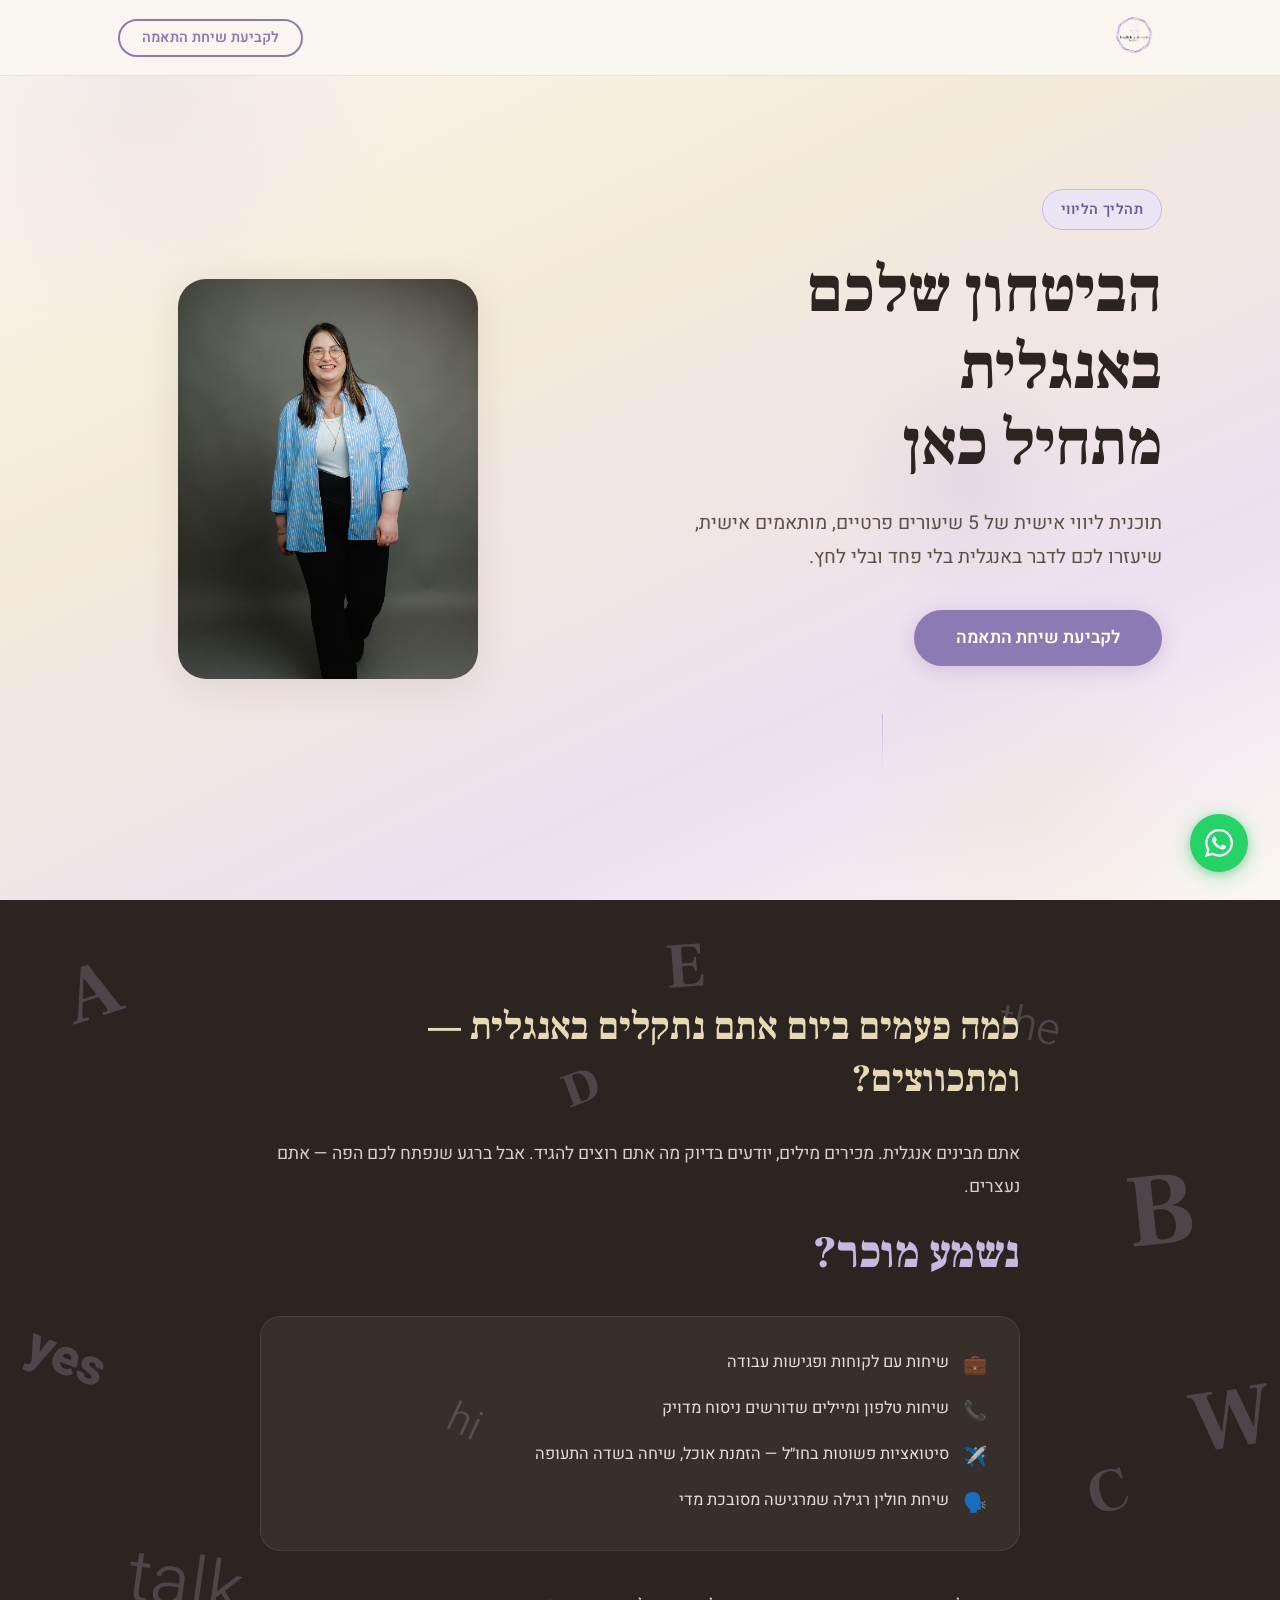
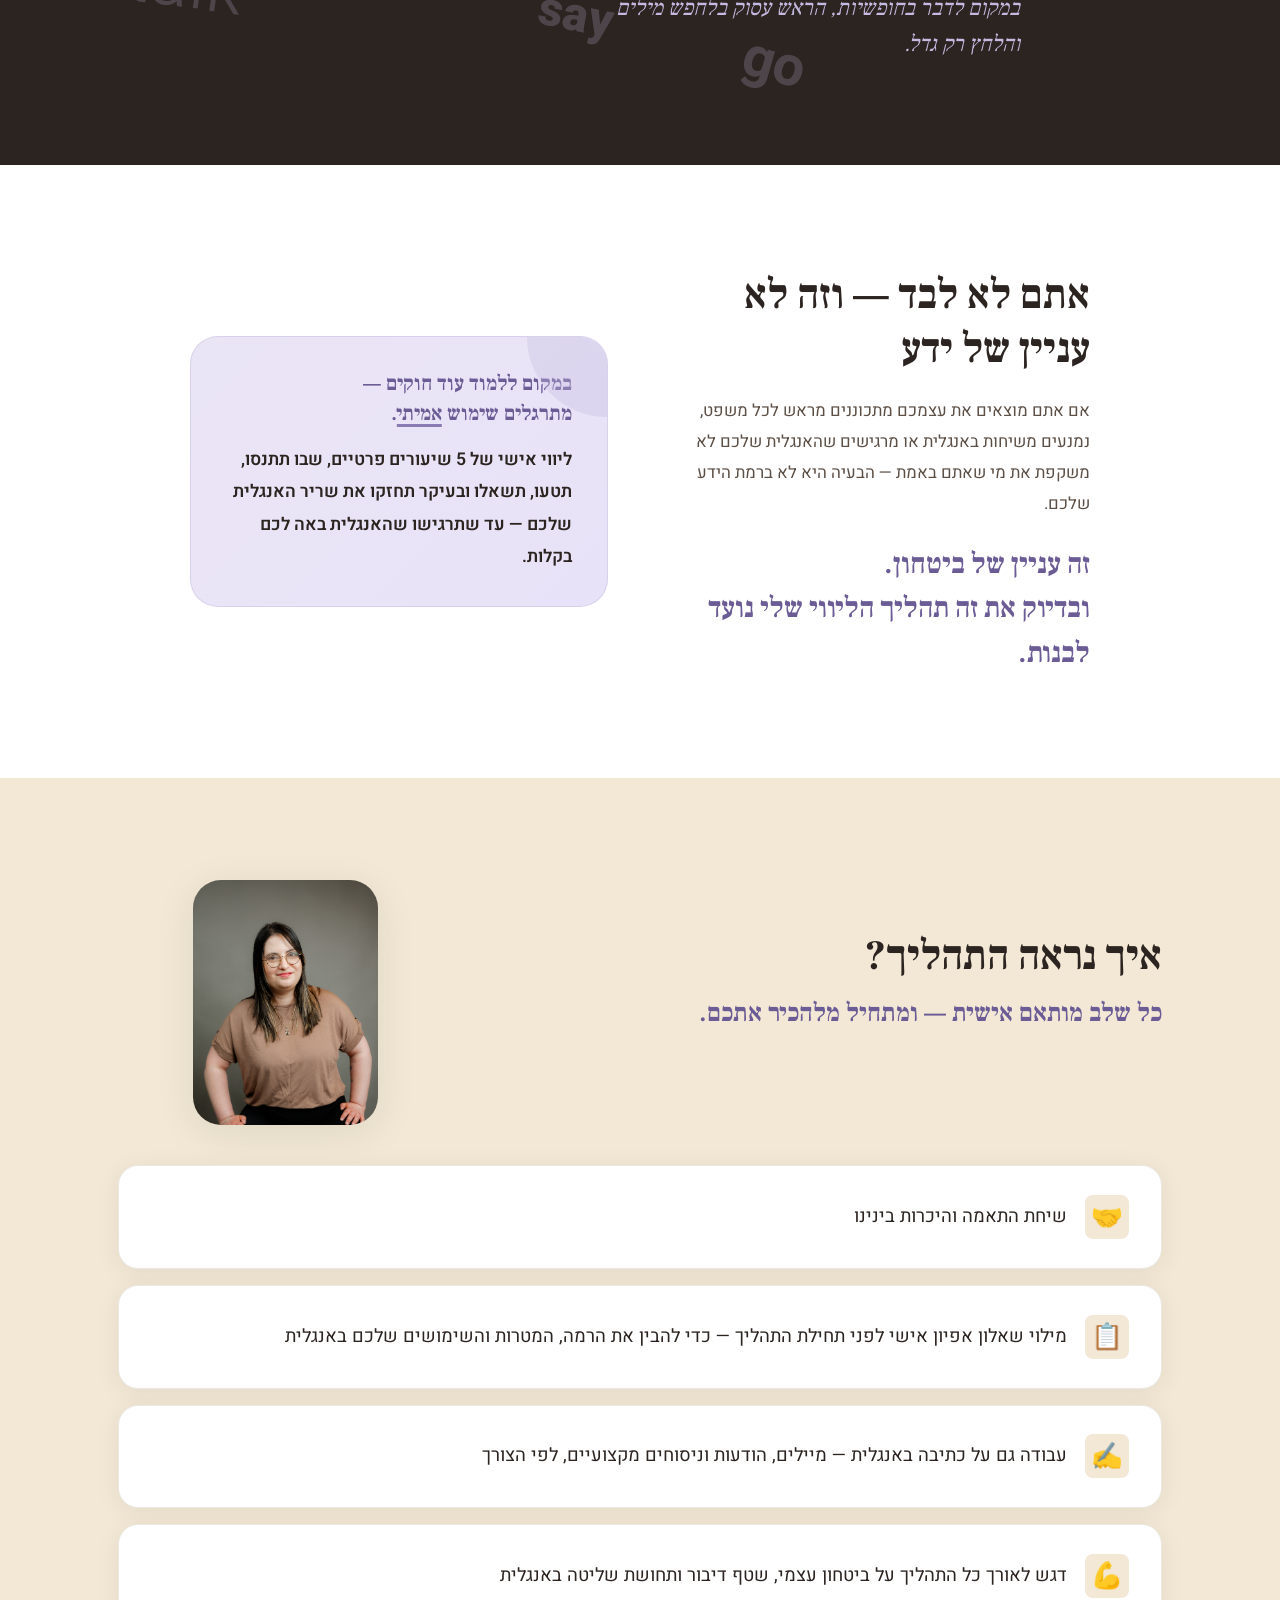
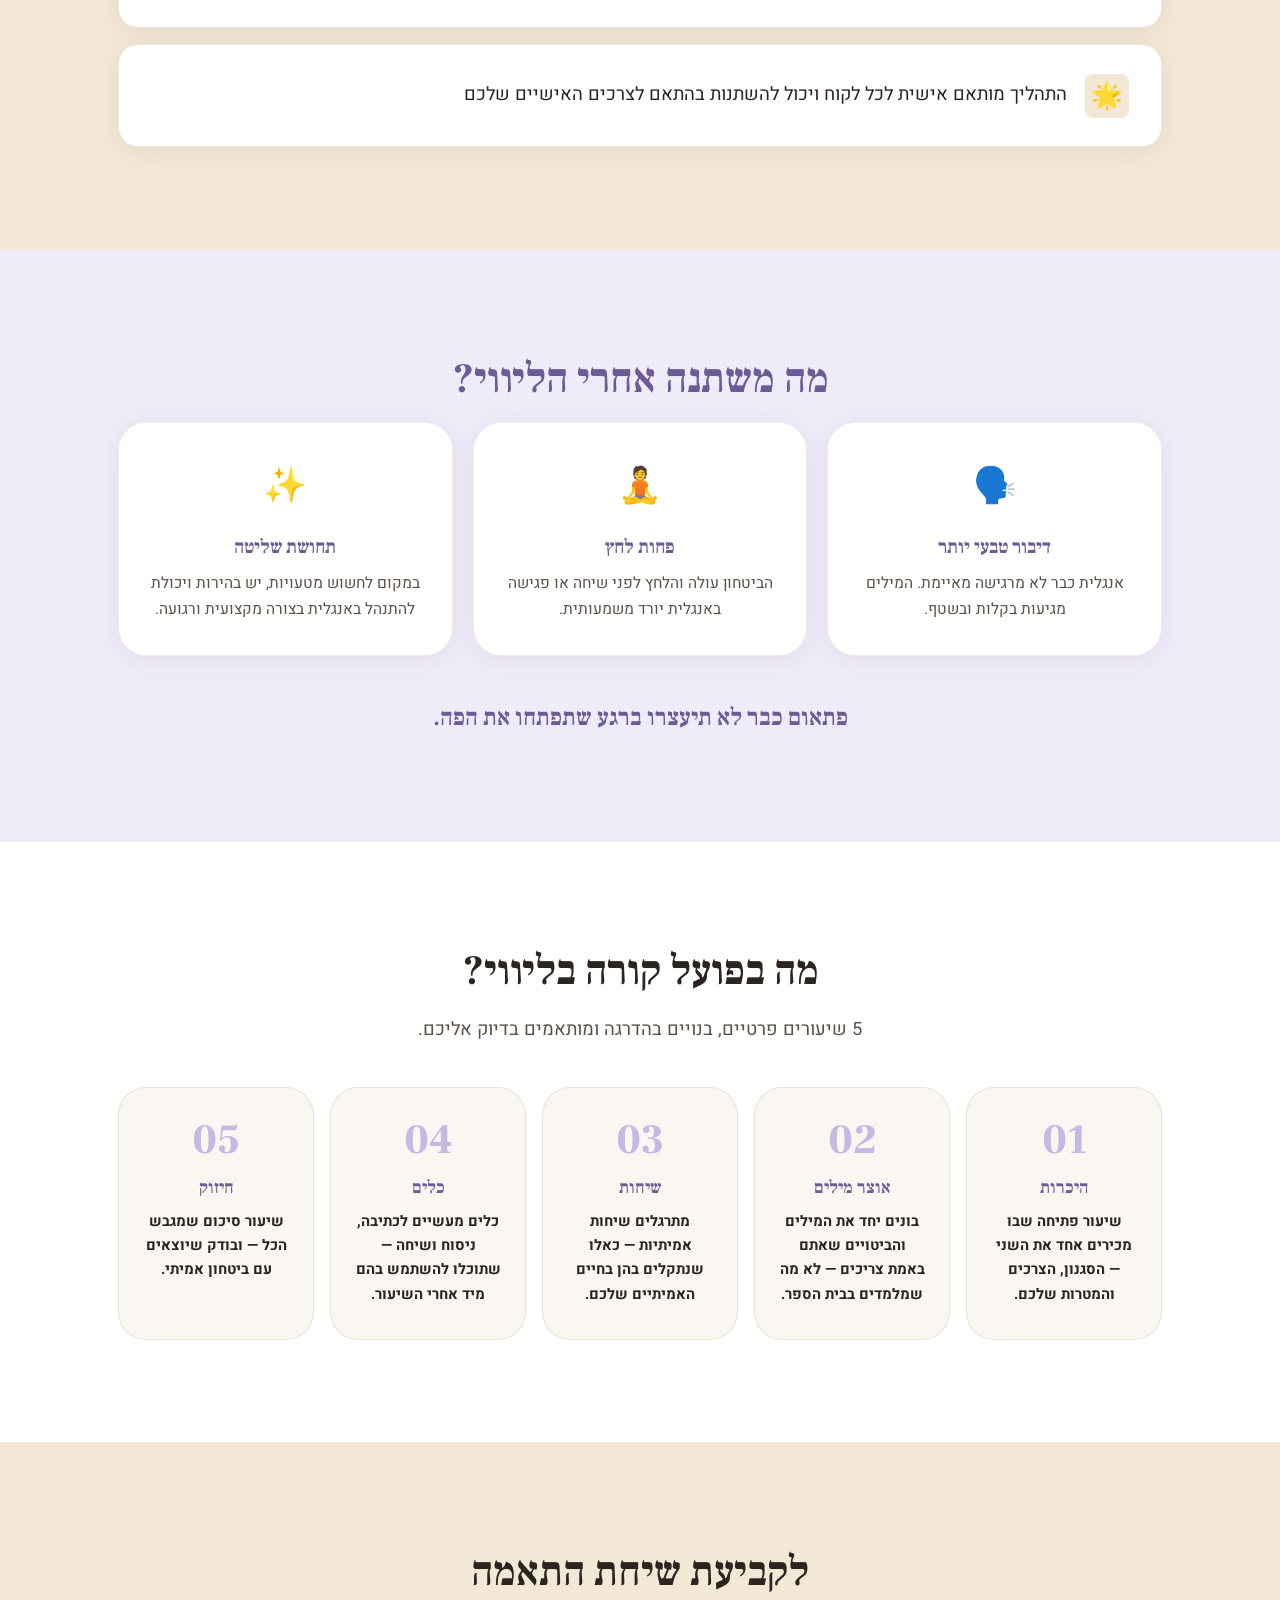
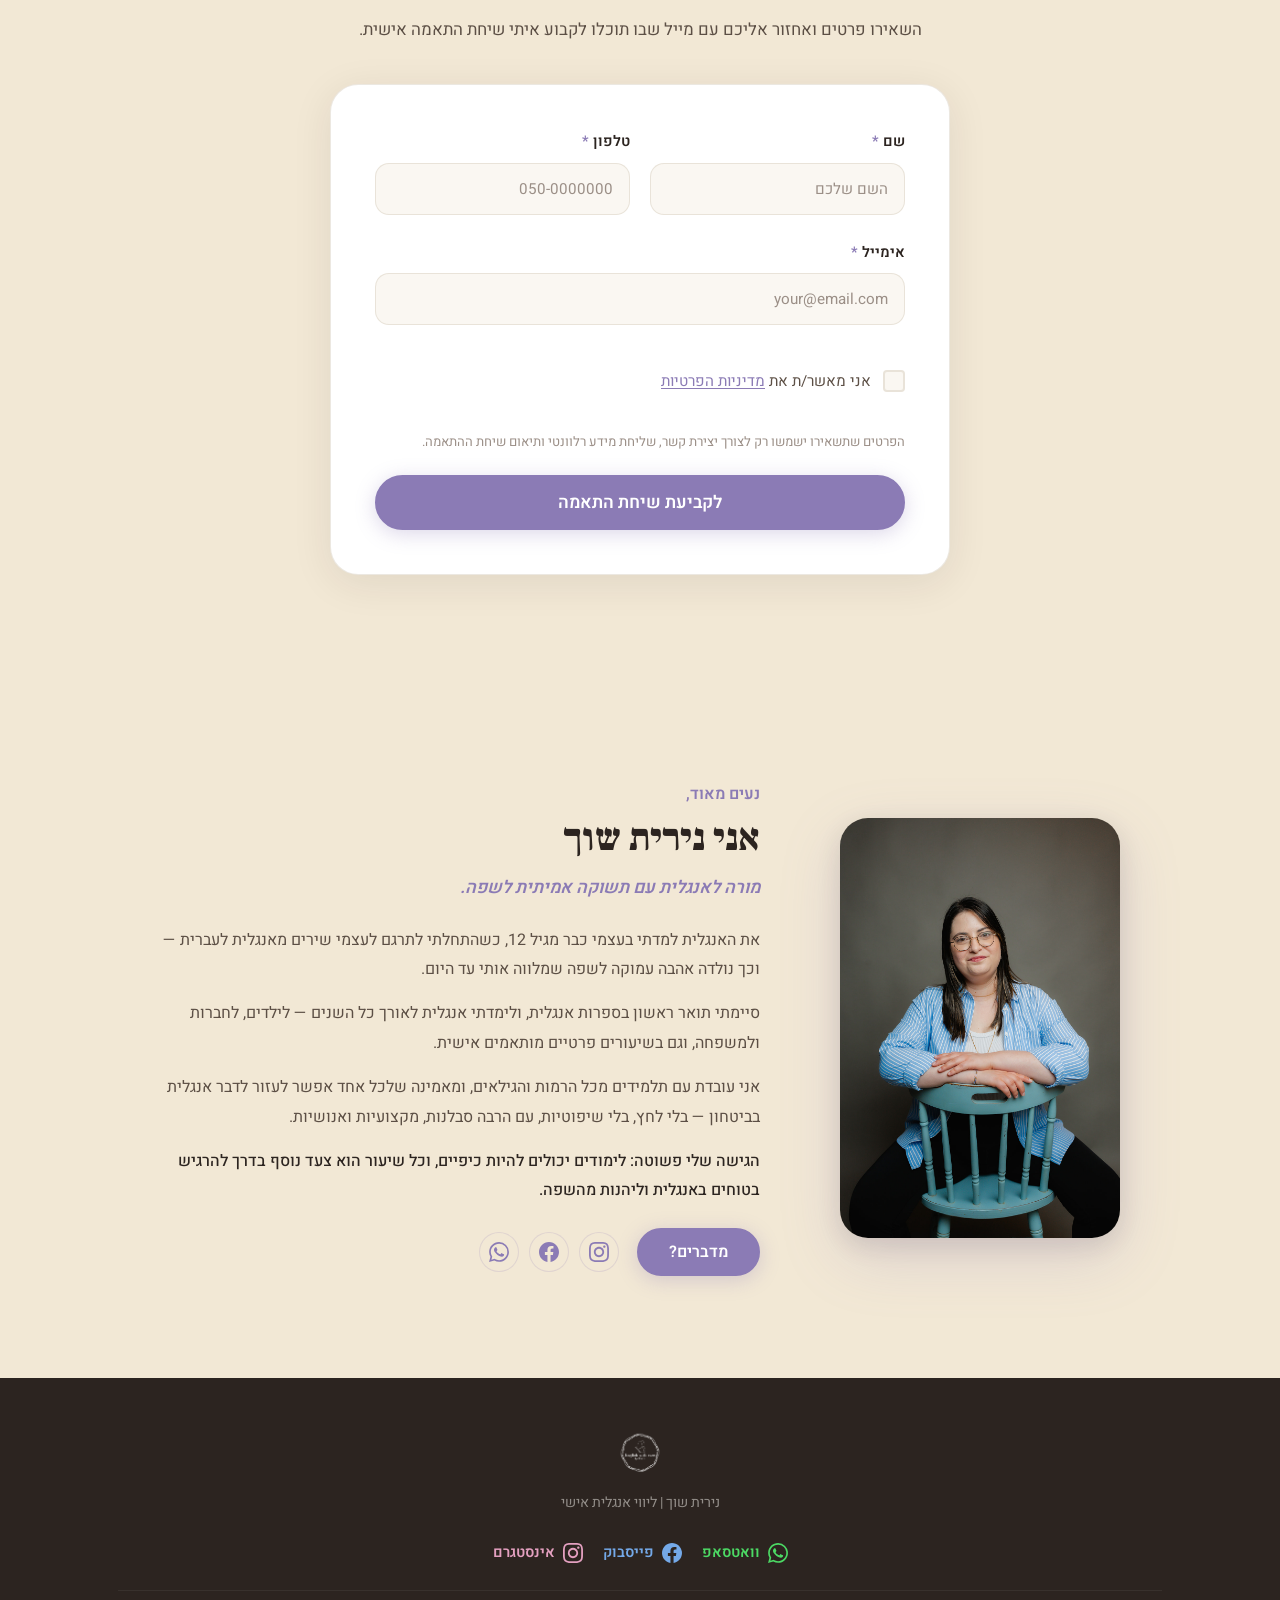
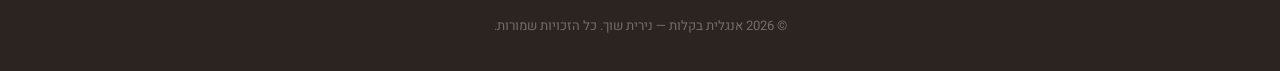
==== commit ba7cedce: "Add photos and visual enhancements to coaching landing page - Add hero photo (nirit-hero.jpg) with t" ====
--- a/coaching/index.html
+++ b/coaching/index.html
@@ -21,6 +21,9 @@
   <link href="https://fonts.googleapis.com/css2?family=Heebo:wght@300;400;500;600;700;800&family=Frank+Ruhl+Libre:wght@400;500;700;900&display=swap" rel="stylesheet">
 
   <link rel="stylesheet" href="styles.css">
+
+  <!-- UserWay Accessibility Widget -->
+  <script src="https://cdn.userway.org/widget.js" data-account="bOnPaqcaXh"></script>
 </head>
 <body>
 
@@ -59,21 +62,26 @@
       </div>
 
       <div class="container hero-content">
-        <div class="hero-badge animate-fade-up">תהליך הליווי</div>
-        <h1 class="hero-title animate-fade-up animate-delay-1">
-          הביטחון שלכם באנגלית<br>מתחיל כאן
-        </h1>
-        <p class="hero-subtitle animate-fade-up animate-delay-2">
-          תוכנית ליווי אישית של 5 שיעורים פרטיים, מותאמים אישית,<br class="br-desktop">
-          שיעזרו לכם לדבר באנגלית בלי פחד ובלי לחץ.
-        </p>
-        <div class="hero-actions animate-fade-up animate-delay-3">
-          <a href="#contact" class="btn btn-primary btn-lg">
-            לקביעת שיחת התאמה
-          </a>
-        </div>
-        <div class="hero-scroll-hint animate-fade-up animate-delay-4" aria-hidden="true">
-          <span class="scroll-line"></span>
+        <div class="hero-text">
+          <div class="hero-badge animate-fade-up">תהליך הליווי</div>
+          <h1 class="hero-title animate-fade-up animate-delay-1">
+            הביטחון שלכם באנגלית<br>מתחיל כאן
+          </h1>
+          <p class="hero-subtitle animate-fade-up animate-delay-2">
+            תוכנית ליווי אישית של 5 שיעורים פרטיים, מותאמים אישית,<br class="br-desktop">
+            שיעזרו לכם לדבר באנגלית בלי פחד ובלי לחץ.
+          </p>
+          <div class="hero-actions animate-fade-up animate-delay-3">
+            <a href="#contact" class="btn btn-primary btn-lg">
+              לקביעת שיחת התאמה
+            </a>
+          </div>
+          <div class="hero-scroll-hint animate-fade-up animate-delay-4" aria-hidden="true">
+            <span class="scroll-line"></span>
+          </div>
+        </div>
+        <div class="hero-image animate-fade-up animate-delay-2">
+          <img src="nirit-hero.jpg" alt="נירית שוך — מורה לאנגלית" class="hero-photo">
         </div>
       </div>
     </section>
@@ -83,6 +91,20 @@
          2. PROBLEM
     ═══════════════════════════════════════════ -->
     <section id="problem" class="section-problem" aria-label="הבעיה">
+      <div class="problem-letters" aria-hidden="true">
+        <span style="top:6%;left:5%;font-size:5rem;transform:rotate(-18deg);font-family:'Frank Ruhl Libre',serif">A</span>
+        <span style="top:12%;left:78%;font-size:2.8rem;transform:rotate(12deg);font-family:'Heebo',sans-serif;font-weight:300">the</span>
+        <span style="top:30%;left:88%;font-size:6.5rem;transform:rotate(-6deg);font-family:'Frank Ruhl Libre',serif">B</span>
+        <span style="top:50%;left:2%;font-size:3.2rem;transform:rotate(22deg);font-family:'Heebo',sans-serif;font-weight:800">yes</span>
+        <span style="top:65%;left:85%;font-size:3.8rem;transform:rotate(-14deg);font-family:'Frank Ruhl Libre',serif">C</span>
+        <span style="top:75%;left:10%;font-size:4.5rem;transform:rotate(8deg);font-family:'Heebo',sans-serif;font-weight:300">talk</span>
+        <span style="top:19%;left:44%;font-size:3rem;transform:rotate(-20deg);font-family:'Frank Ruhl Libre',serif;font-weight:900">D</span>
+        <span style="top:85%;left:58%;font-size:3.5rem;transform:rotate(16deg);font-family:'Heebo',sans-serif;font-weight:700">go</span>
+        <span style="top:55%;left:93%;font-size:5.5rem;transform:rotate(-9deg);font-family:'Frank Ruhl Libre',serif">W</span>
+        <span style="top:58%;left:35%;font-size:2.6rem;transform:rotate(25deg);font-family:'Heebo',sans-serif;font-weight:300">hi</span>
+        <span style="top:4%;left:52%;font-size:4rem;transform:rotate(-4deg);font-family:'Frank Ruhl Libre',serif">E</span>
+        <span style="top:80%;left:42%;font-size:3rem;transform:rotate(11deg);font-family:'Heebo',sans-serif;font-weight:800">say</span>
+      </div>
       <div class="container">
         <div class="problem-content">
           <p class="problem-lead animate-on-scroll">
@@ -94,10 +116,9 @@
               אתם מבינים אנגלית. מכירים מילים, יודעים בדיוק מה אתם רוצים להגיד.
               אבל ברגע שנפתח לכם הפה — אתם נעצרים.
             </p>
-            <p>
-              נשמע מוכר?
-            </p>
-          </div>
+          </div>
+
+          <p class="problem-familiar animate-on-scroll animate-delay-2">נשמע מוכר?</p>
 
           <div class="problem-list animate-on-scroll animate-delay-2">
             <div class="problem-item">
@@ -140,10 +161,8 @@
               או מרגישים שהאנגלית שלכם לא משקפת את מי שאתם באמת —
               הבעיה היא לא ברמת הידע שלכם.
             </p>
-            <p>
-              זה עניין של ביטחון.
-            </p>
-            <p>
+            <p class="reassurance-highlight">
+              זה עניין של ביטחון.<br>
               ובדיוק את זה תהליך הליווי שלי נועד לבנות.
             </p>
           </div>
@@ -169,10 +188,17 @@
     ═══════════════════════════════════════════ -->
     <section id="process" class="section-process" aria-label="איך נראה התהליך">
       <div class="container">
-        <h2 class="section-title text-center animate-on-scroll">איך נראה התהליך?</h2>
-        <p class="section-subtitle text-center animate-on-scroll animate-delay-1">
-          כל שלב מותאם אישית — ומתחיל מלהכיר אתכם.
-        </p>
+        <div class="process-header">
+          <div class="process-header-text animate-on-scroll">
+            <h2 class="section-title">איך נראה התהליך?</h2>
+            <p class="section-subtitle">
+              כל שלב מותאם אישית — ומתחיל מלהכיר אתכם.
+            </p>
+          </div>
+          <div class="process-image animate-on-scroll">
+            <img src="nirit-process.jpg" alt="נירית שוך — תהליך הליווי" class="process-photo">
+          </div>
+        </div>
 
         <div class="process-list">
           <div class="process-item animate-on-scroll">
@@ -424,7 +450,7 @@
         <div class="about-inner">
           <div class="about-image-wrap animate-on-scroll">
             <img
-              src="nirit.jpg"
+              src="nirit-about.jpg"
               alt="נירית שוך — מורה לאנגלית פרטית"
               class="about-photo"
               loading="lazy"
--- a/coaching/styles.css
+++ b/coaching/styles.css
@@ -388,12 +388,49 @@
 .hero-content {
   position: relative;
   z-index: 1;
+  display: grid;
+  grid-template-columns: 1fr 420px;
+  align-items: center;
+  gap: 60px;
+  padding-top: clamp(40px, 6vh, 80px);
+  padding-bottom: clamp(60px, 8vh, 100px);
+  width: 100%;
+}
+
+.hero-text {
   display: flex;
   flex-direction: column;
   align-items: flex-start;
-  padding-top: clamp(40px, 6vh, 80px);
-  padding-bottom: clamp(60px, 8vh, 100px);
-  max-width: 720px;
+}
+
+.hero-image {
+  display: flex;
+  justify-content: center;
+  align-items: flex-end;
+}
+
+.hero-photo {
+  width: 100%;
+  max-width: 300px;
+  height: 400px;
+  object-fit: cover;
+  object-position: top center;
+  border-radius: var(--radius-xl);
+  box-shadow: var(--shadow-card);
+}
+
+@media (max-width: 900px) {
+  .hero-content {
+    grid-template-columns: 1fr;
+  }
+  .hero-image {
+    order: -1;
+    justify-content: center;
+  }
+  .hero-photo {
+    max-width: 280px;
+    height: 360px;
+  }
 }
 
 .hero-badge {
@@ -460,9 +497,26 @@
    PROBLEM SECTION
 ═══════════════════════════════════════════════════════ */
 .section-problem {
+  position: relative;
+  overflow: hidden;
   background: var(--bg-dark);
   color: var(--text-cream);
   padding: var(--section-v) 0;
+}
+
+.problem-letters {
+  position: absolute;
+  inset: 0;
+  pointer-events: none;
+}
+
+.problem-letters span {
+  position: absolute;
+  font-family: var(--font-display);
+  font-weight: 700;
+  color: rgba(196, 185, 224, 0.22);
+  line-height: 1;
+  user-select: none;
 }
 
 .problem-content {
@@ -480,7 +534,17 @@
 }
 
 .problem-body {
-  margin-bottom: 2.2rem;
+  margin-bottom: 1.6rem;
+}
+
+.problem-familiar {
+  font-family: var(--font-display);
+  font-size: clamp(1.9rem, 3.8vw, 2.8rem);
+  font-weight: 900;
+  color: var(--purple-light);
+  line-height: 1.1;
+  margin-bottom: 2.4rem;
+  letter-spacing: -0.01em;
 }
 
 .problem-body p {
@@ -550,6 +614,16 @@
 
 .reassurance-text .section-title {
   margin-bottom: 1.2rem;
+}
+
+.reassurance-highlight {
+  font-family: var(--font-display);
+  font-size: clamp(1.35rem, 2.5vw, 1.8rem) !important;
+  font-weight: 700;
+  color: var(--purple-dark) !important;
+  line-height: 1.55 !important;
+  margin-top: 1.4rem;
+  margin-bottom: 0 !important;
 }
 
 .reassurance-text p {
@@ -591,16 +665,18 @@
 
 .callout-headline em {
   font-style: normal;
-  color: var(--purple);
+  color: var(--purple-dark);
   text-decoration: underline;
-  text-decoration-color: var(--purple-light);
-  text-underline-offset: 3px;
+  text-decoration-color: var(--purple);
+  text-decoration-thickness: 3px;
+  text-underline-offset: 4px;
 }
 
 .callout-body {
-  font-size: 1rem;
-  color: var(--text-medium);
-  line-height: 1.8;
+  font-size: 1.1rem;
+  font-weight: 600;
+  color: var(--text-dark);
+  line-height: 1.85;
 }
 
 /* ═══════════════════════════════════════════════════════
@@ -611,13 +687,60 @@
   padding: var(--section-v) 0;
 }
 
+.section-process .section-subtitle {
+  font-family: var(--font-display);
+  font-size: clamp(1.25rem, 2.2vw, 1.6rem);
+  font-weight: 700;
+  color: var(--purple-dark);
+}
+
+.process-header {
+  display: grid;
+  grid-template-columns: 1fr 260px;
+  align-items: center;
+  gap: 32px;
+  margin-bottom: 2.5rem;
+}
+
+.process-header-text {
+  text-align: right;
+}
+
+.process-header-text .section-title {
+  margin-bottom: 0.6rem;
+}
+
+.process-image {
+  display: flex;
+  justify-content: flex-start;
+  order: 2;
+}
+
+@media (max-width: 900px) {
+  .process-header {
+    grid-template-columns: 1fr;
+  }
+  .process-image {
+    order: unset;
+  }
+}
+
+.process-photo {
+  width: 100%;
+  max-width: 185px;
+  height: 245px;
+  object-fit: cover;
+  object-position: top center;
+  border-radius: var(--radius-xl);
+  box-shadow: var(--shadow-card);
+}
+
 .process-list {
   display: flex;
   flex-direction: column;
   gap: 16px;
-  max-width: 720px;
-  margin: 0 auto;
-}
+}
+
 
 .process-item {
   display: flex;
@@ -626,7 +749,8 @@
   background: var(--white);
   border: 1px solid var(--border-light);
   border-radius: var(--radius-lg);
-  padding: 1.4rem 1.8rem;
+  padding: 1.8rem 2rem;
+  min-height: 80px;
   box-shadow: var(--shadow-soft);
   transition: transform var(--transition), box-shadow var(--transition);
 }
@@ -649,9 +773,9 @@
 }
 
 .process-item p {
-  font-size: 1.02rem;
-  color: var(--text-medium);
-  line-height: 1.7;
+  font-size: 1.15rem;
+  color: var(--text-dark);
+  line-height: 1.75;
   margin: auto 0;
 }
 
@@ -780,7 +904,8 @@
 
 .step-desc {
   font-size: 0.92rem;
-  color: var(--text-light);
+  color: var(--text-dark);
+  font-weight: 700;
   line-height: 1.65;
 }
 
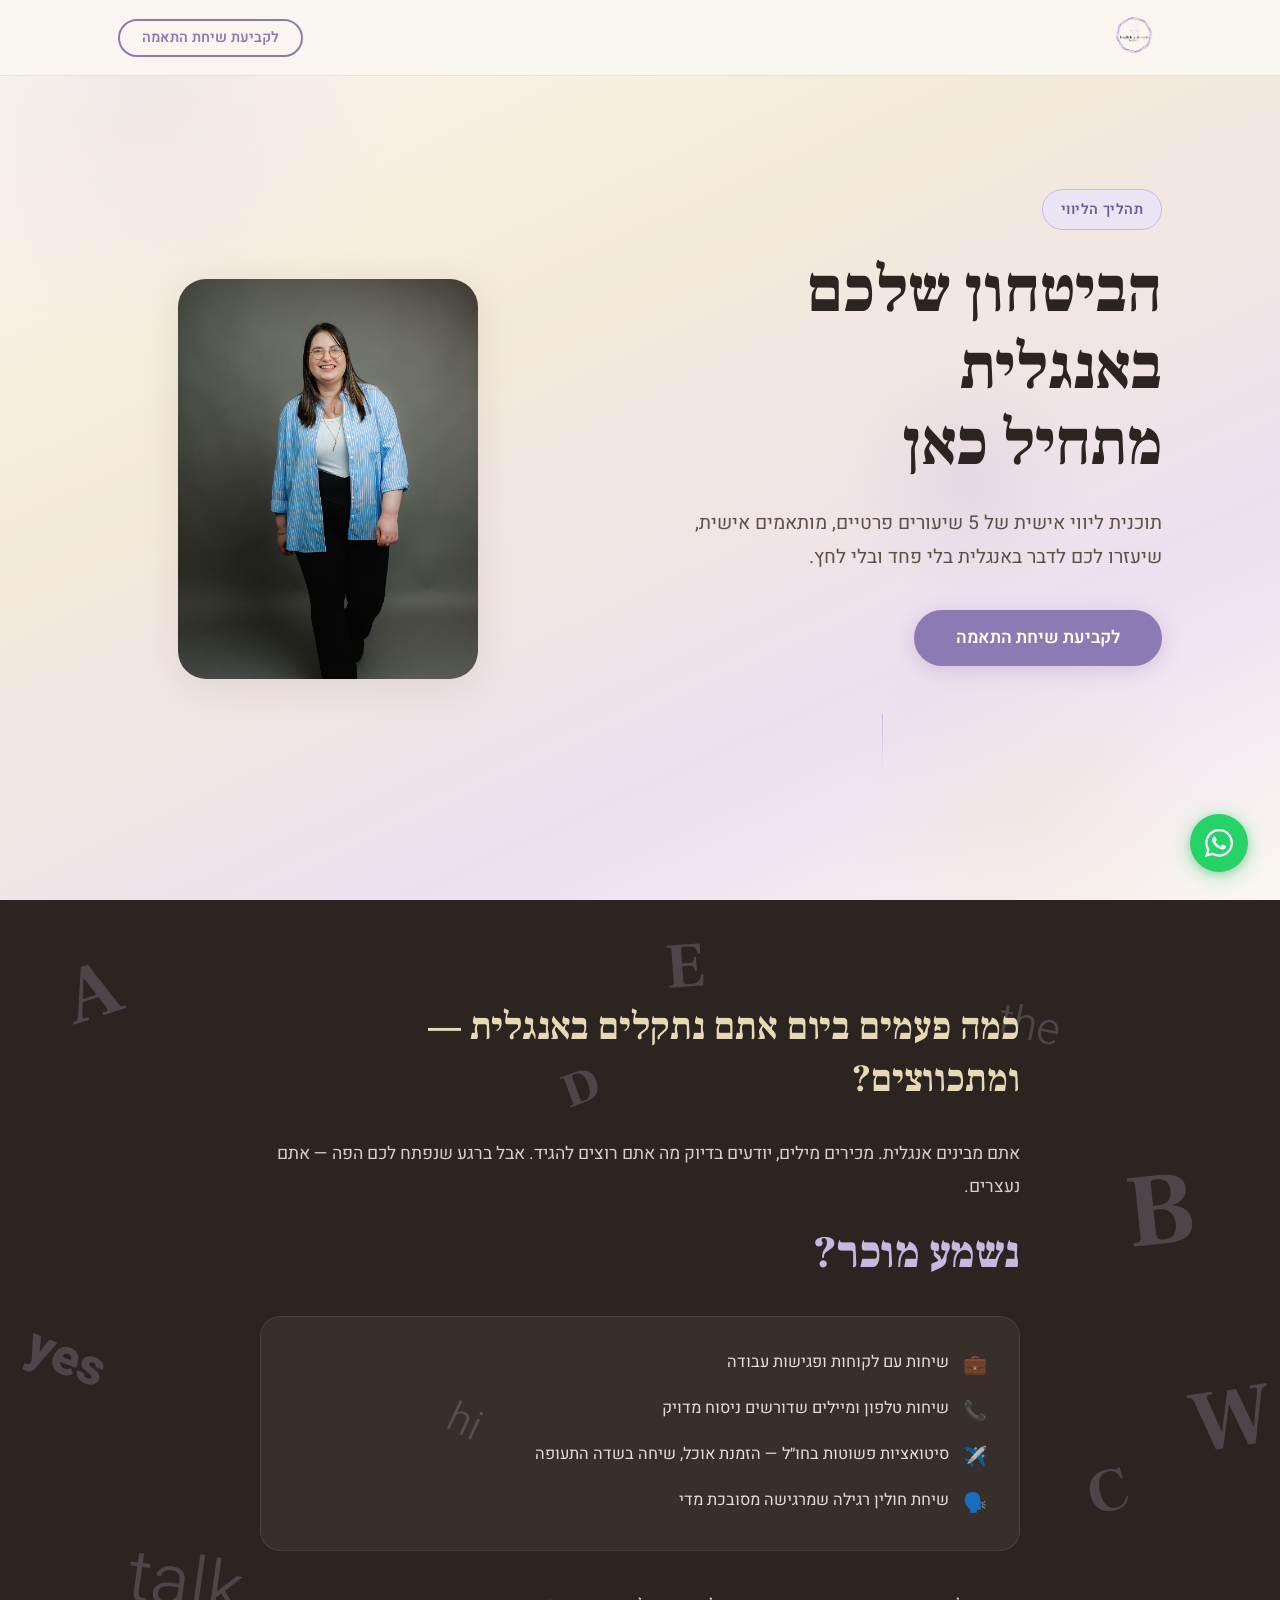
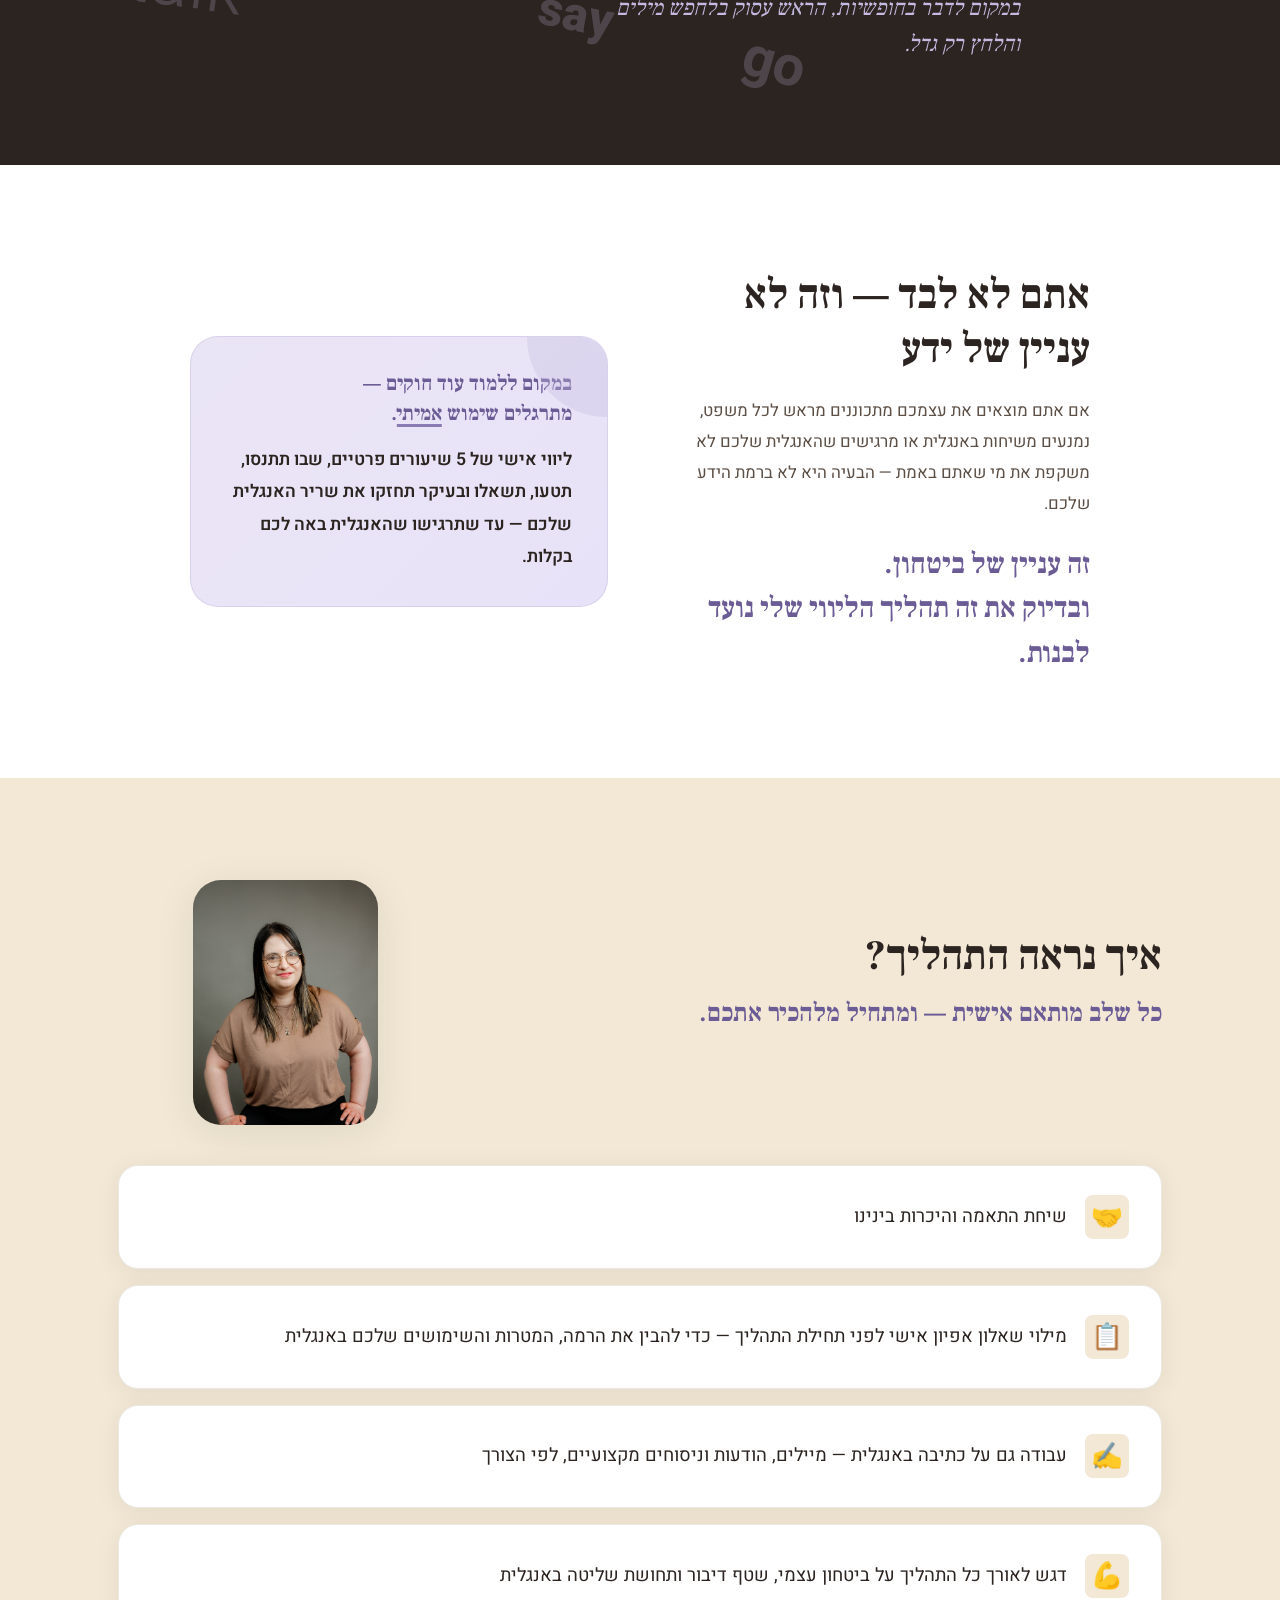
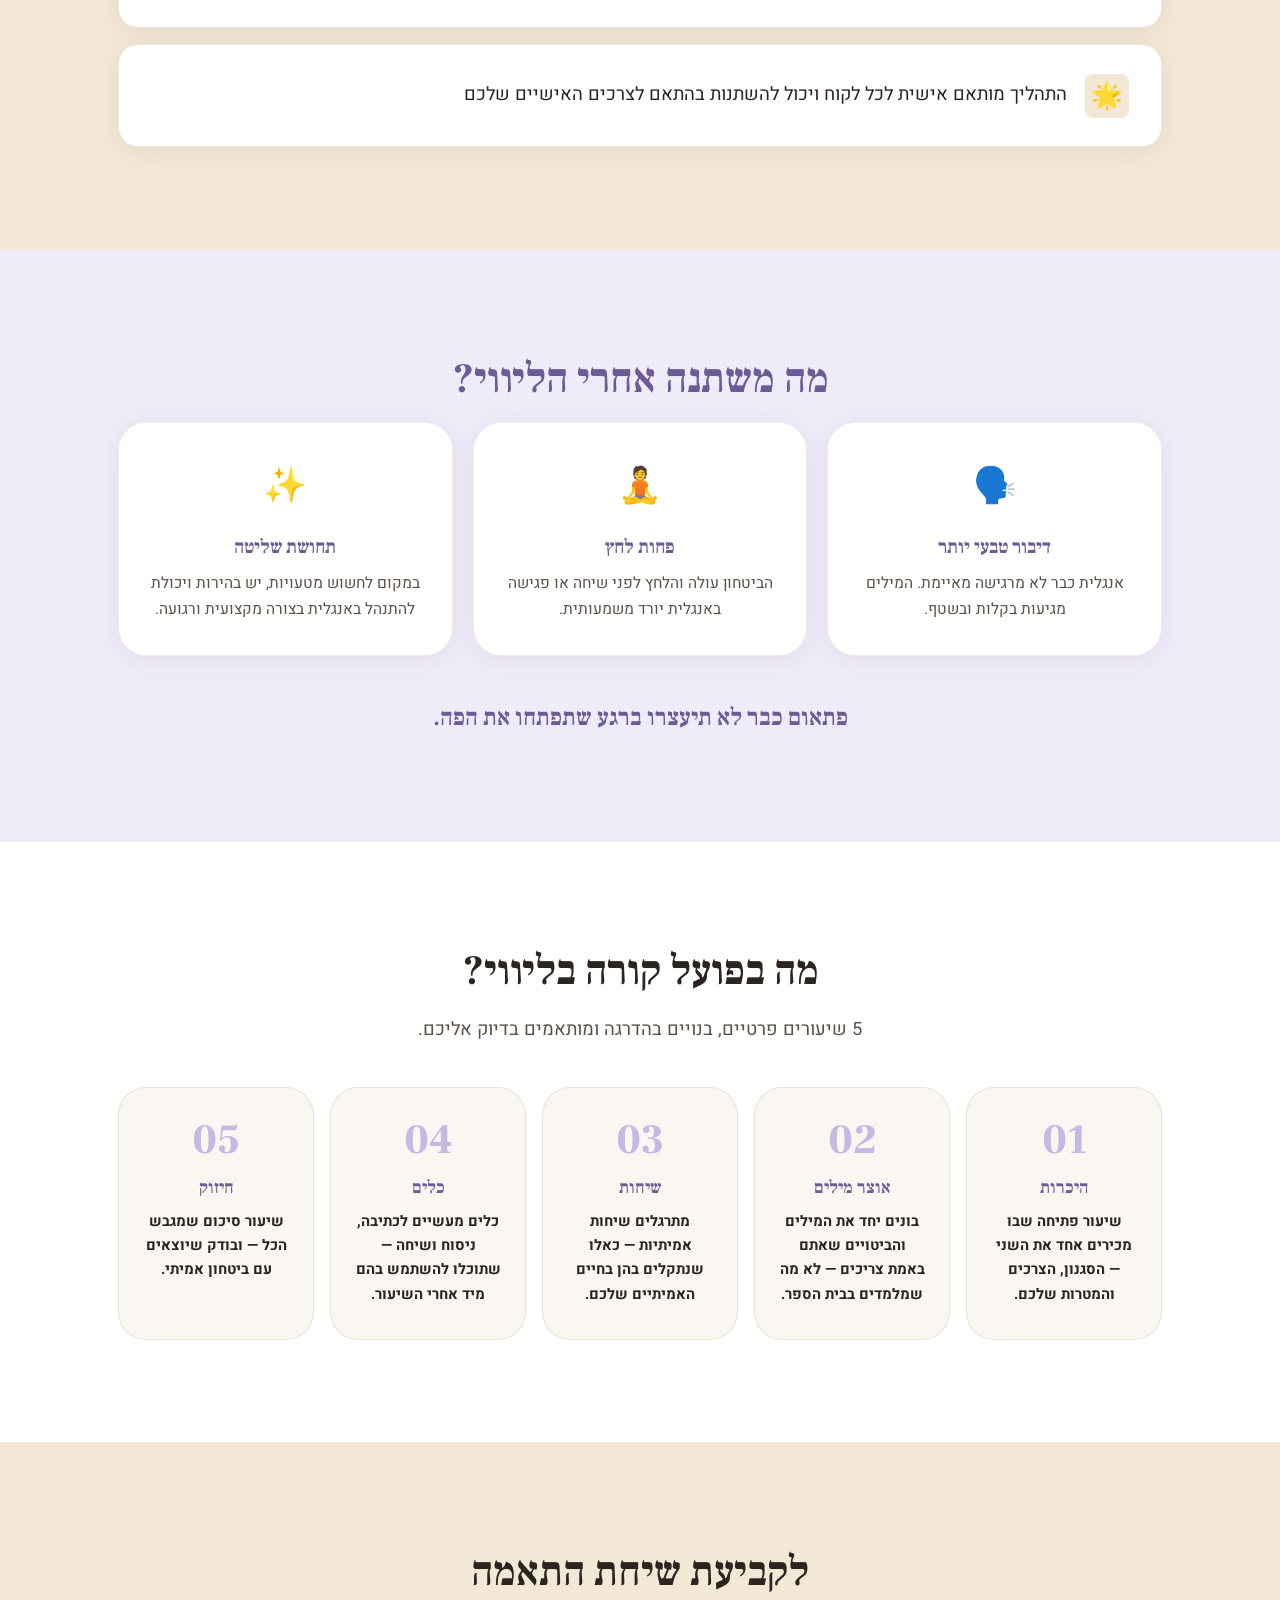
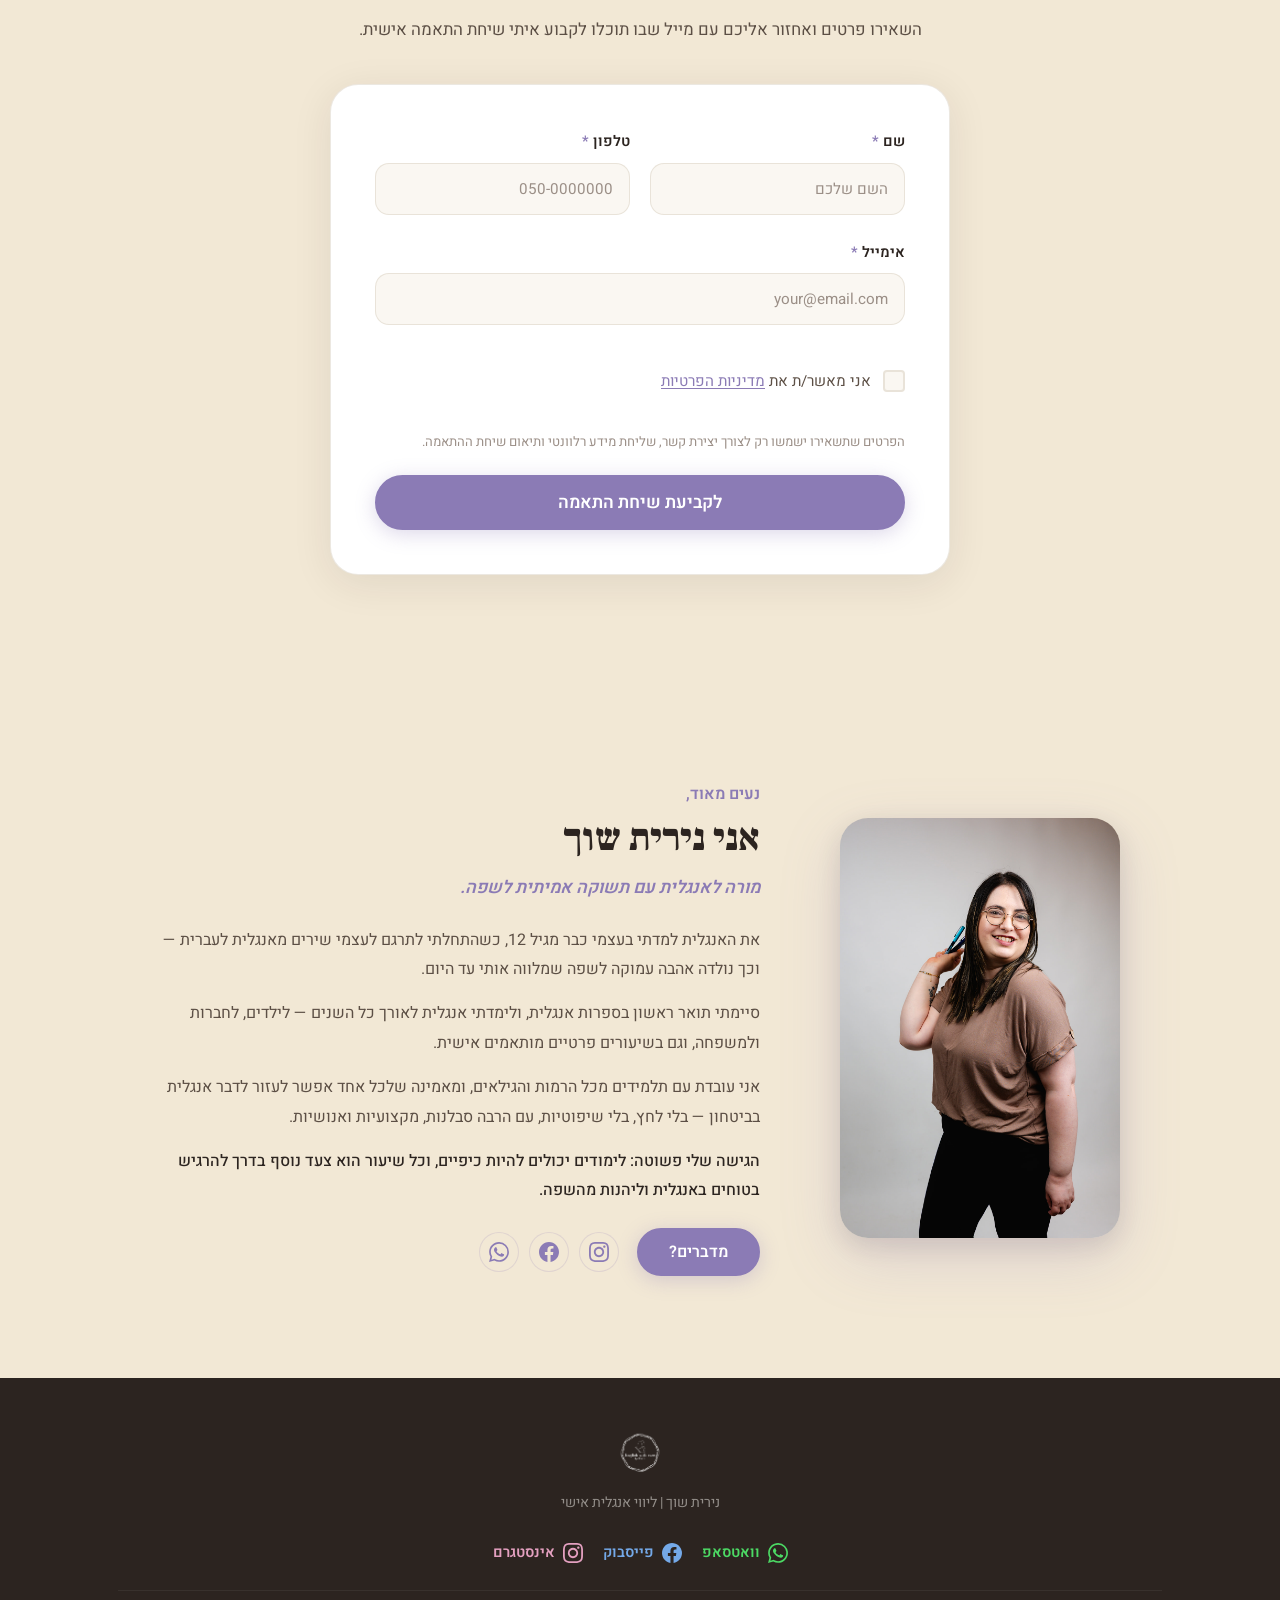
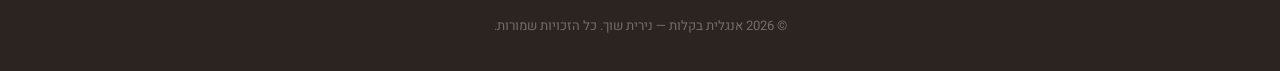
==== commit 13aa392c: "Replace about section photo with new image Co-Authored-By: Claude Sonnet 4.6 <noreply@anthropic.com>" ====
--- a/coaching/index.html
+++ b/coaching/index.html
@@ -450,7 +450,7 @@
         <div class="about-inner">
           <div class="about-image-wrap animate-on-scroll">
             <img
-              src="nirit-about.jpg"
+              src="nirit-about-2.jpg"
               alt="נירית שוך — מורה לאנגלית פרטית"
               class="about-photo"
               loading="lazy"
